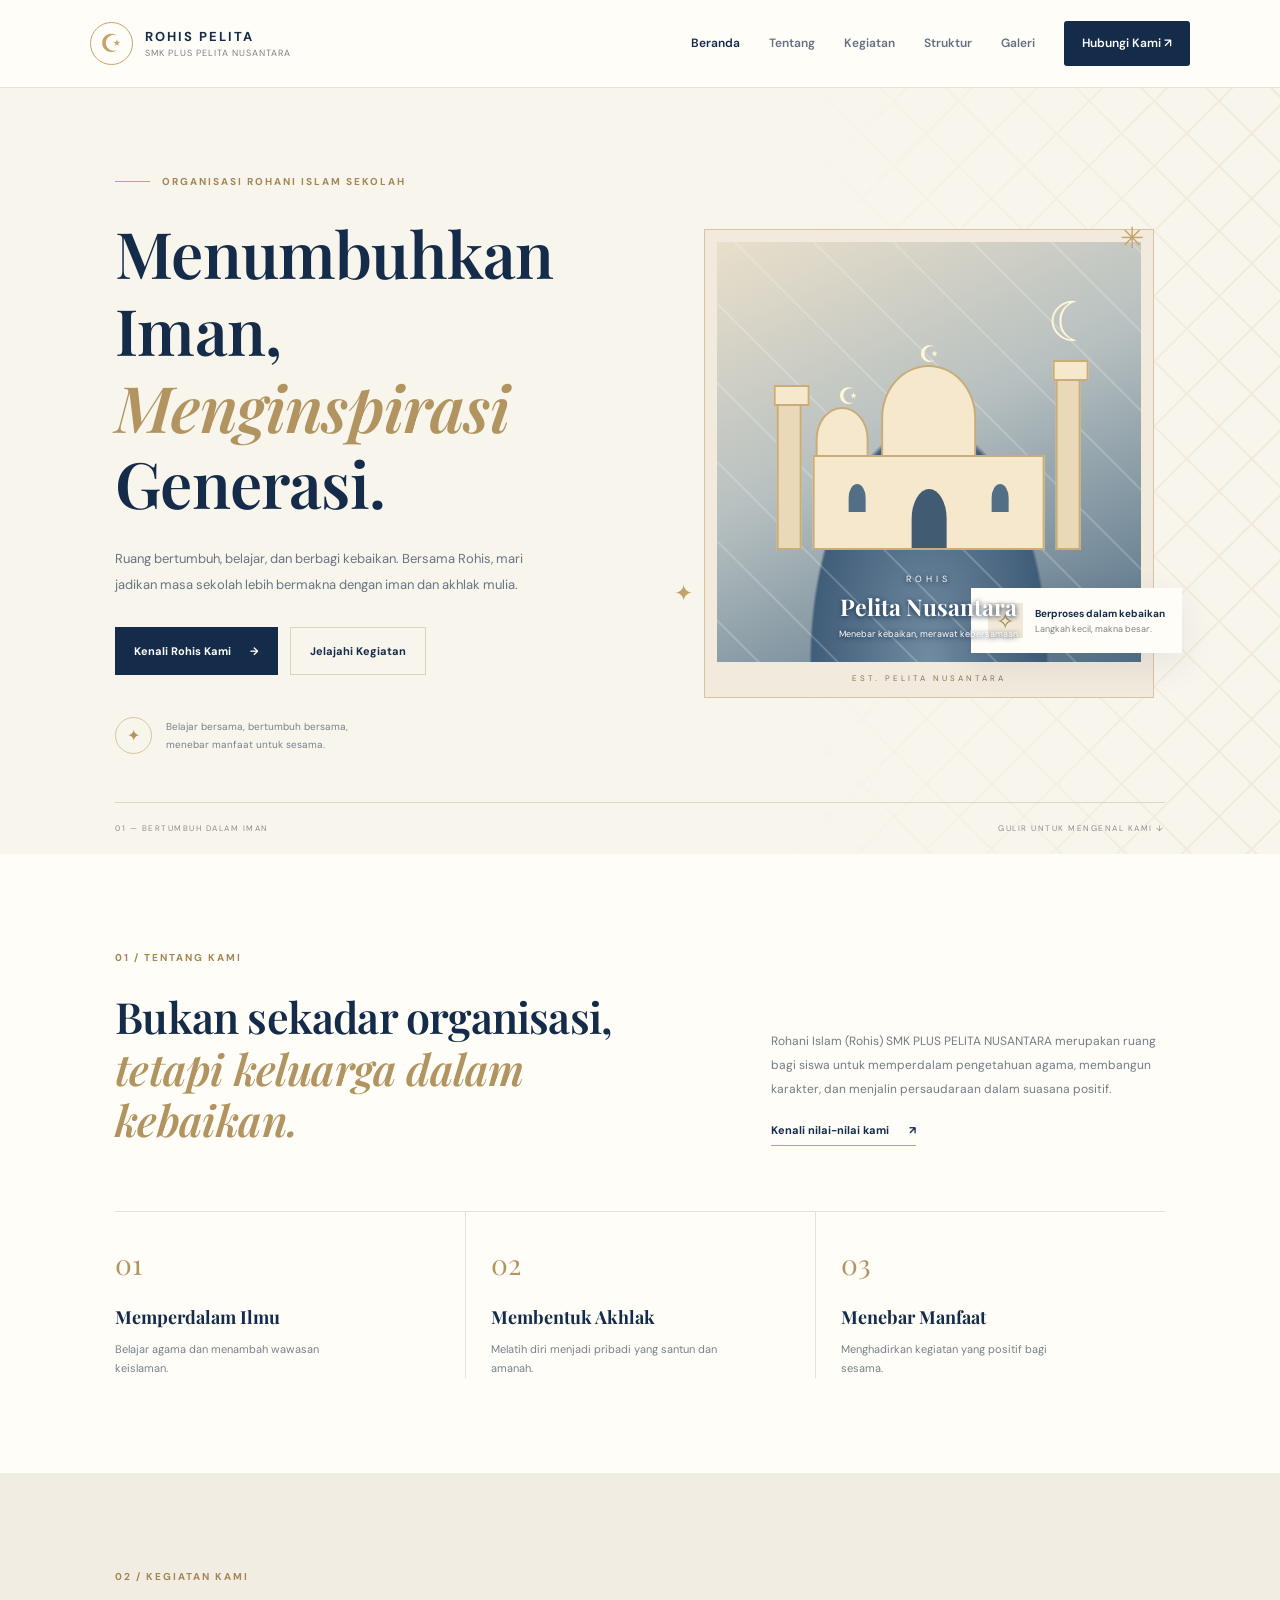
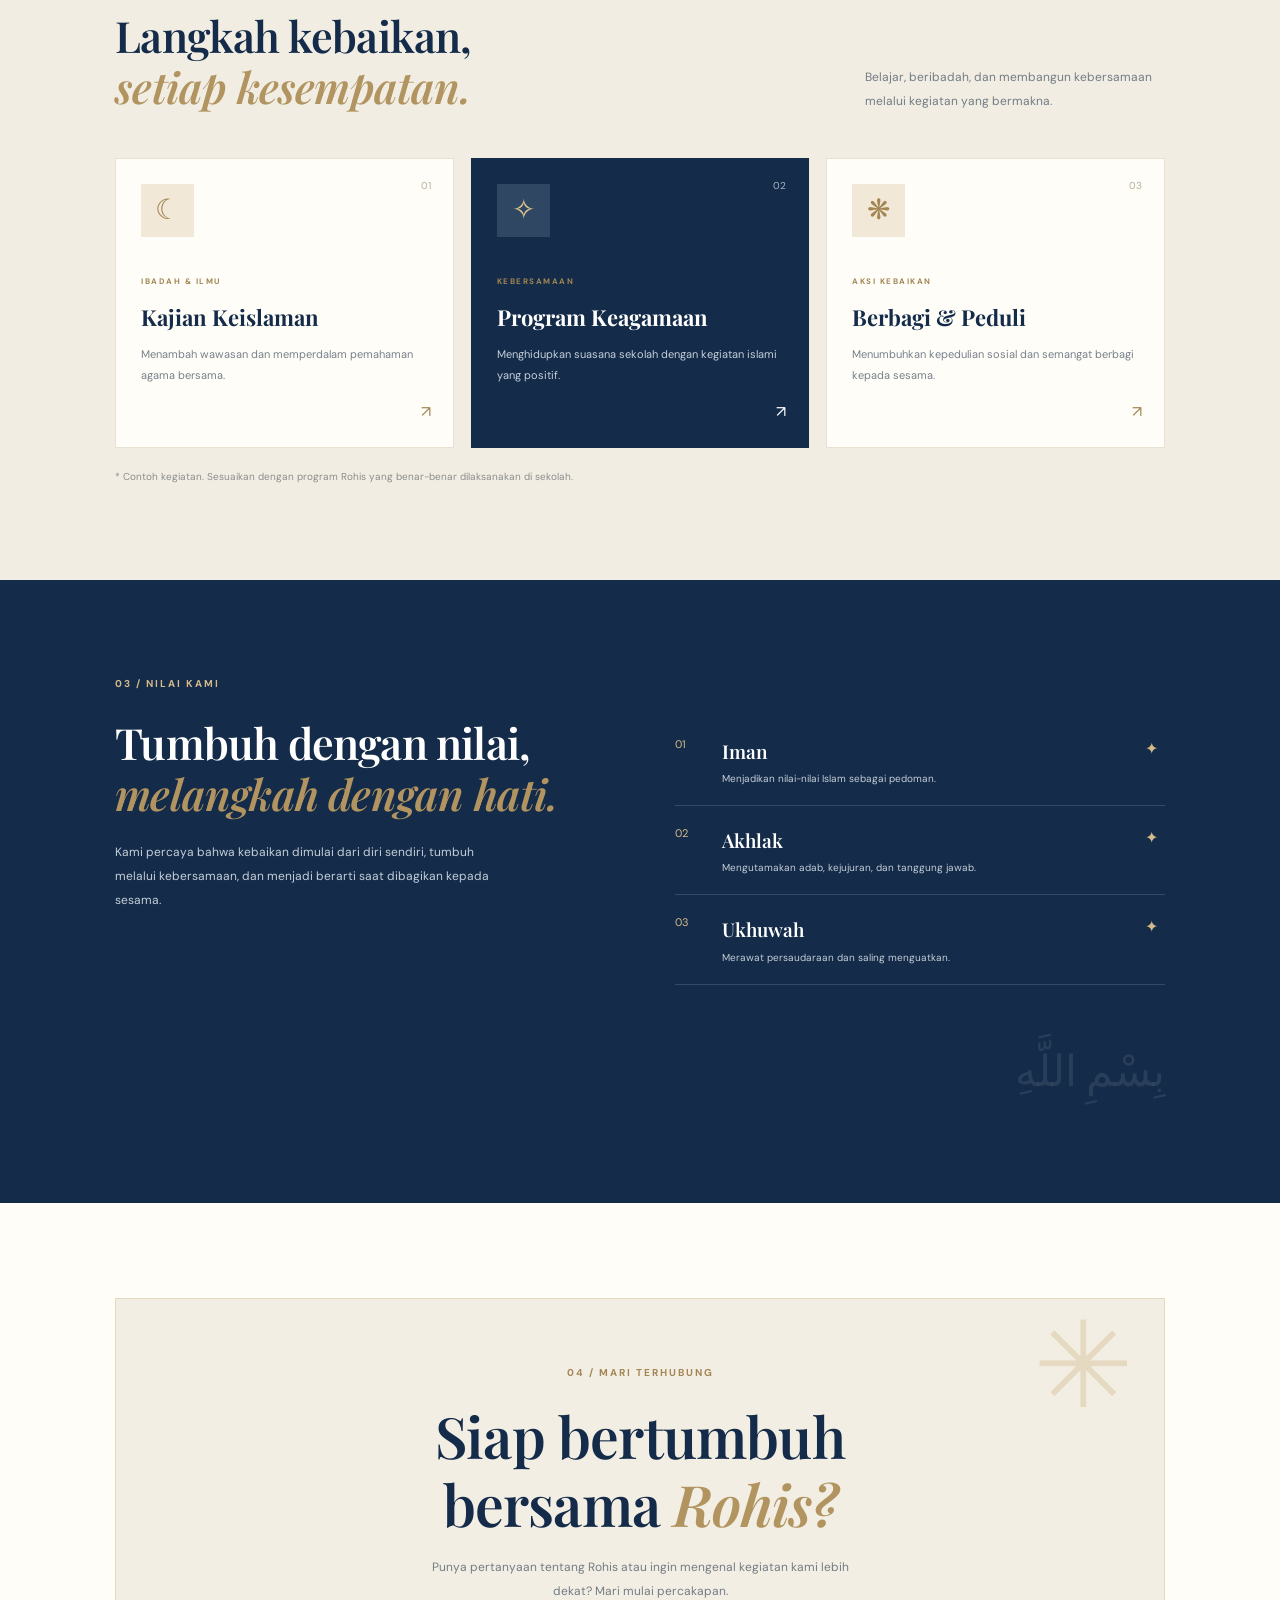
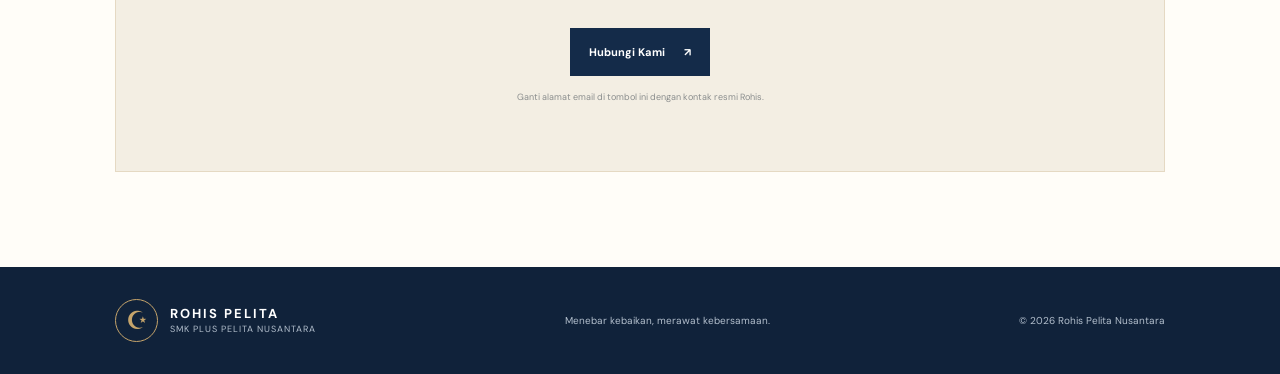
==== index.html @ eaa7efac "Add index.html for GitHub Pages" ====
<!DOCTYPE html>
<html lang="id">
<head>
    <meta charset="UTF-8">
    <meta name="viewport" content="width=device-width, initial-scale=1.0">
    <meta name="description" content="Website resmi Rohis SMK PLUS PELITA NUSANTARA.">
    <title>Rohis Pelita Nusantara | Bersama dalam Kebaikan</title>

    <link rel="preconnect" href="https://fonts.googleapis.com">
    <link rel="preconnect" href="https://fonts.gstatic.com" crossorigin>
    <link href="https://fonts.googleapis.com/css2?family=DM+Sans:wght@400;500;600;700&family=Playfair+Display:wght@600;700&display=swap" rel="stylesheet">

    <link rel="stylesheet" href="./static/css/style.css">
</head>
<body>

    <header class="navbar">
        <a href="#beranda" class="brand">
            <div class="brand-icon">☪</div>
            <div class="brand-text">
                <strong>ROHIS PELITA</strong>
                <span>SMK PLUS PELITA NUSANTARA</span>
            </div>
        </a>

        <button class="menu-toggle" id="menuToggle"
                aria-label="Buka navigasi" aria-expanded="false">
            ☰
        </button>

        <nav class="nav-links" id="navLinks">
            <a href="/" class="active">Beranda</a>
            <a href="/tentang">Tentang</a>
            <a href="/kegiatan">Kegiatan</a>
            <a href="/struktur">Struktur</a>
            <a href="/galeri">Galeri</a>
            <a href="/kontak" class="nav-cta">Hubungi Kami ↗</a>
        </nav>
    </header>

    <main>
        <section class="hero" id="beranda">
            <div class="hero-pattern"></div>

            <div class="hero-content">
                <div class="eyebrow">
                    <span class="eyebrow-line"></span>
                    ORGANISASI ROHANI ISLAM SEKOLAH
                </div>

                <h1>
                    Menumbuhkan Iman,<br>
                    <span>Menginspirasi</span><br>
                    Generasi.
                </h1>

                <p class="hero-description">
                    Ruang bertumbuh, belajar, dan berbagi kebaikan.
                    Bersama Rohis, mari jadikan masa sekolah lebih
                    bermakna dengan iman dan akhlak mulia.
                </p>

                <div class="hero-actions">
                    <a href="#tentang" class="btn-primary">
                        Kenali Rohis Kami <span>→</span>
                    </a>
                    <a href="#kegiatan" class="btn-secondary">
                        Jelajahi Kegiatan
                    </a>
                </div>

                <div class="hero-note">
                    <div class="note-icon">✦</div>
                    <p>Belajar bersama, bertumbuh bersama,<br>
                    menebar manfaat untuk sesama.</p>
                </div>
            </div>

            <div class="hero-visual">
                <div class="visual-frame">
                    <div class="visual-placeholder">
                        <div class="moon">☾</div>
                        <div class="mosque">
                            <div class="dome"></div>
                            <div class="dome dome-small"></div>
                            <div class="minaret minaret-left"></div>
                            <div class="minaret minaret-right"></div>
                            <div class="mosque-building">
                                <div class="mosque-door"></div>
                                <div class="mosque-window window-one"></div>
                                <div class="mosque-window window-two"></div>
                            </div>
                        </div>
                        <div class="visual-caption">
                            <span>ROHIS</span>
                            <strong>Pelita Nusantara</strong>
                            <small>Menebar kebaikan, merawat kebersamaan</small>
                        </div>
                    </div>
                    <div class="frame-label">EST. PELITA NUSANTARA</div>
                </div>

                <div class="floating-card">
                    <div class="floating-icon">✧</div>
                    <div>
                        <strong>Berproses dalam kebaikan</strong>
                        <span>Langkah kecil, makna besar.</span>
                    </div>
                </div>
                <div class="decorative-star star-one">✳</div>
                <div class="decorative-star star-two">✦</div>
            </div>

            <div class="hero-bottom">
                <span>01 — BERTUMBUH DALAM IMAN</span>
                <a href="#tentang">GULIR UNTUK MENGENAL KAMI ↓</a>
            </div>
        </section>

        <section class="intro section-padding" id="tentang">
            <div class="section-label">01 / TENTANG KAMI</div>
            <div class="intro-grid">
                <div>
                    <h2 class="section-title">
                        Bukan sekadar organisasi,<br>
                        <span>tetapi keluarga dalam kebaikan.</span>
                    </h2>
                </div>
                <div class="intro-text">
                    <p>
                        Rohani Islam (Rohis) SMK PLUS PELITA NUSANTARA
                        merupakan ruang bagi siswa untuk memperdalam
                        pengetahuan agama, membangun karakter, dan
                        menjalin persaudaraan dalam suasana positif.
                    </p>
                    <a href="#nilai" class="text-link">
                        Kenali nilai-nilai kami <span>↗</span>
                    </a>
                </div>
            </div>

            <div class="stats-grid">
                <div class="stat-item">
                    <span class="stat-number">01</span>
                    <strong>Memperdalam Ilmu</strong>
                    <p>Belajar agama dan menambah wawasan keislaman.</p>
                </div>
                <div class="stat-item">
                    <span class="stat-number">02</span>
                    <strong>Membentuk Akhlak</strong>
                    <p>Melatih diri menjadi pribadi yang santun dan amanah.</p>
                </div>
                <div class="stat-item">
                    <span class="stat-number">03</span>
                    <strong>Menebar Manfaat</strong>
                    <p>Menghadirkan kegiatan yang positif bagi sesama.</p>
                </div>
            </div>
        </section>

        <section class="activities section-padding" id="kegiatan">
            <div class="section-label">02 / KEGIATAN KAMI</div>
            <div class="section-heading-row">
                <div>
                    <h2 class="section-title">
                        Langkah kebaikan,<br><span>setiap kesempatan.</span>
                    </h2>
                </div>
                <p class="heading-description">
                    Belajar, beribadah, dan membangun kebersamaan
                    melalui kegiatan yang bermakna.
                </p>
            </div>

            <div class="activity-grid">
                <article class="activity-card">
                    <div class="activity-number">01</div>
                    <div class="activity-symbol">☾</div>
                    <span class="activity-tag">IBADAH & ILMU</span>
                    <h3>Kajian Keislaman</h3>
                    <p>Menambah wawasan dan memperdalam pemahaman agama bersama.</p>
                    <a href="#kontak" aria-label="Tanyakan tentang kajian">↗</a>
                </article>

                <article class="activity-card featured-card">
                    <div class="activity-number">02</div>
                    <div class="activity-symbol">✧</div>
                    <span class="activity-tag">KEBERSAMAAN</span>
                    <h3>Program Keagamaan</h3>
                    <p>Menghidupkan suasana sekolah dengan kegiatan islami yang positif.</p>
                    <a href="#kontak" aria-label="Tanyakan program keagamaan">↗</a>
                </article>

                <article class="activity-card">
                    <div class="activity-number">03</div>
                    <div class="activity-symbol">❋</div>
                    <span class="activity-tag">AKSI KEBAIKAN</span>
                    <h3>Berbagi & Peduli</h3>
                    <p>Menumbuhkan kepedulian sosial dan semangat berbagi kepada sesama.</p>
                    <a href="#kontak" aria-label="Tanyakan kegiatan berbagi">↗</a>
                </article>
            </div>
            <p class="activity-disclaimer">
                * Contoh kegiatan. Sesuaikan dengan program Rohis yang benar-benar dilaksanakan di sekolah.
            </p>
        </section>

        <section class="values section-padding" id="nilai">
            <div class="values-inner">
                <div class="section-label">03 / NILAI KAMI</div>
                <div class="values-content">
                    <div>
                        <h2 class="section-title">
                            Tumbuh dengan nilai,<br>
                            <span>melangkah dengan hati.</span>
                        </h2>
                        <p>
                            Kami percaya bahwa kebaikan dimulai dari diri
                            sendiri, tumbuh melalui kebersamaan, dan
                            menjadi berarti saat dibagikan kepada sesama.
                        </p>
                    </div>
                    <div class="value-list">
                        <div class="value-row">
                            <span>01</span>
                            <div>
                                <strong>Iman</strong>
                                <p>Menjadikan nilai-nilai Islam sebagai pedoman.</p>
                            </div>
                            <span class="value-star">✦</span>
                        </div>
                        <div class="value-row">
                            <span>02</span>
                            <div>
                                <strong>Akhlak</strong>
                                <p>Mengutamakan adab, kejujuran, dan tanggung jawab.</p>
                            </div>
                            <span class="value-star">✦</span>
                        </div>
                        <div class="value-row">
                            <span>03</span>
                            <div>
                                <strong>Ukhuwah</strong>
                                <p>Merawat persaudaraan dan saling menguatkan.</p>
                            </div>
                            <span class="value-star">✦</span>
                        </div>
                    </div>
                </div>
                <div class="arabic-decoration">بِسْمِ اللَّهِ</div>
            </div>
        </section>

        <section class="contact section-padding" id="kontak">
            <div class="contact-card">
                <div class="contact-decoration">✳</div>
                <div class="section-label">04 / MARI TERHUBUNG</div>
                <h2>Siap bertumbuh<br>bersama <span>Rohis?</span></h2>
                <p>
                    Punya pertanyaan tentang Rohis atau ingin mengenal
                    kegiatan kami lebih dekat? Mari mulai percakapan.
                </p>
                <a class="btn-primary" href="mailto:rohis@sekolah.sch.id">
                    Hubungi Kami <span>↗</span>
                </a>
                <small>Ganti alamat email di tombol ini dengan kontak resmi Rohis.</small>
            </div>
        </section>
    </main>

    <footer class="footer">
        <a href="#beranda" class="brand footer-brand">
            <div class="brand-icon">☪</div>
            <div class="brand-text">
                <strong>ROHIS PELITA</strong>
                <span>SMK PLUS PELITA NUSANTARA</span>
            </div>
        </a>
        <p>Menebar kebaikan, merawat kebersamaan.</p>
        <span>© 2026 Rohis Pelita Nusantara</span>
    </footer>

    <script src="./static/js/script.js"></script>
</body>
</html>
---- static/css/style.css ----
:root {
    --navy: #142b49;
    --navy-light: #203e60;
    --cream: #f8f5ed;
    --white: #fffdf8;
    --gold: #c5a46b;
    --text: #263448;
    --muted: #77808a;
    --line: #e7e1d5;
}

* {
    margin: 0;
    padding: 0;
    box-sizing: border-box;
}

html {
    scroll-behavior: smooth;
    scroll-padding-top: 90px;
}

body {
    font-family: "DM Sans", sans-serif;
    background: var(--cream);
    color: var(--text);
    line-height: 1.7;
}

a {
    color: inherit;
    text-decoration: none;
}

.navbar {
    height: 88px;
    padding: 0 7%;
    display: flex;
    align-items: center;
    justify-content: space-between;
    background: var(--white);
    border-bottom: 1px solid var(--line);
    position: sticky;
    top: 0;
    z-index: 100;
}

.brand {
    display: flex;
    align-items: center;
    gap: 12px;
}

.brand-icon {
    width: 43px;
    height: 43px;
    border: 1px solid var(--gold);
    border-radius: 50%;
    display: grid;
    place-items: center;
    color: var(--gold);
    font-size: 25px;
}

.brand-text {
    display: flex;
    flex-direction: column;
    line-height: 1.5;
}

.brand-text strong {
    color: var(--navy);
    font-size: 13px;
    letter-spacing: 2px;
}

.brand-text span {
    color: var(--muted);
    font-size: 9px;
    letter-spacing: 1px;
}

.nav-links {
    display: flex;
    align-items: center;
    gap: 29px;
    font-size: 12px;
    font-weight: 600;
}

.nav-links > a:not(.nav-cta) {
    color: #647080;
    transition: color .2s;
}

.nav-links > a:hover,
.nav-links > a.active {
    color: var(--navy);
}

.nav-links > a.nav-cta {
    background: var(--navy);
    color: white;
    padding: 12px 18px;
    border-radius: 3px;
    display: inline-block;
}

.nav-cta:hover {
    background: var(--navy-light);
}

.menu-toggle {
    display: none;
    background: none;
    border: 0;
    font-size: 25px;
    color: var(--navy);
    cursor: pointer;
}

.hero {
    min-height: 650px;
    padding: 85px 9% 100px;
    display: grid;
    grid-template-columns: 1.05fr .95fr;
    align-items: center;
    gap: 55px;
    position: relative;
    overflow: hidden;
    background: var(--cream);
}

.hero-pattern {
    position: absolute;
    inset: 0 0 0 60%;
    opacity: .14;
    pointer-events: none;
    background-image:
        repeating-linear-gradient(45deg, transparent 0 22px, #c5a46b 23px 24px, transparent 25px 46px),
        repeating-linear-gradient(-45deg, transparent 0 22px, #c5a46b 23px 24px, transparent 25px 46px);
    mask-image: linear-gradient(to left, black, transparent);
}

.hero-content,
.hero-visual {
    position: relative;
    z-index: 1;
}

.eyebrow,
.section-label {
    font-size: 10px;
    font-weight: 700;
    letter-spacing: 2px;
    color: #a38653;
}

.eyebrow {
    display: flex;
    align-items: center;
    gap: 12px;
    margin-bottom: 25px;
}

.eyebrow-line {
    height: 1px;
    width: 35px;
    background: var(--gold);
}

.hero h1,
.section-title,
.contact h2 {
    font-family: "Playfair Display", Georgia, serif;
    color: var(--navy);
    font-weight: 600;
    line-height: 1.2;
    letter-spacing: -.8px;
}

.hero h1 {
    font-size: clamp(43px, 5vw, 67px);
}

.hero h1 span,
.section-title span,
.contact h2 span {
    color: #b19460;
    font-style: italic;
}

.hero-description {
    max-width: 440px;
    color: #697482;
    font-size: 13px;
    line-height: 2;
    margin: 24px 0 29px;
}

.hero-actions {
    display: flex;
    flex-wrap: wrap;
    align-items: center;
    gap: 12px;
}

.btn-primary,
.btn-secondary {
    min-height: 48px;
    padding: 13px 19px;
    display: inline-flex;
    align-items: center;
    justify-content: center;
    gap: 19px;
    font-size: 11px;
    font-weight: 700;
    transition: .2s;
}

.btn-primary {
    background: var(--navy);
    color: white;
}

.btn-primary:hover {
    background: var(--navy-light);
    transform: translateY(-2px);
}

.btn-secondary {
    border: 1px solid #d9d2c5;
    color: var(--navy);
}

.btn-secondary:hover {
    background: white;
}

.hero-note {
    margin-top: 42px;
    display: flex;
    align-items: center;
    gap: 14px;
}

.note-icon {
    width: 37px;
    height: 37px;
    border: 1px solid #d6c5a2;
    border-radius: 50%;
    color: #b19460;
    display: grid;
    place-items: center;
}

.hero-note p {
    color: #78818b;
    font-size: 10px;
    line-height: 1.8;
}

.hero-visual {
    max-width: 450px;
    width: 100%;
    margin: auto;
}

.visual-frame {
    padding: 12px;
    border: 1px solid #d6c5a2;
    position: relative;
    background: #f1eadd;
}

.visual-placeholder {
    min-height: 420px;
    background:
        radial-gradient(ellipse at 50% 100%, #718ba0 0%, #405d79 39%, transparent 40%),
        linear-gradient(155deg, #e9dfcb 0%, #b7c0c0 45%, #526f86 100%);
    position: relative;
    overflow: hidden;
    display: flex;
    align-items: flex-end;
    justify-content: center;
}

.visual-placeholder::before {
    content: "";
    position: absolute;
    inset: 0;
    opacity: .2;
    background-image: repeating-linear-gradient(
        45deg, transparent 0 28px, #fff 29px 30px,
        transparent 31px 56px
    );
}

.moon {
    position: absolute;
    top: 34px;
    right: 45px;
    color: #fff5d7;
    font-size: 55px;
}

.mosque {
    position: absolute;
    bottom: 112px;
    left: 50%;
    transform: translateX(-50%);
    width: 78%;
    height: 205px;
}

.dome {
    position: absolute;
    width: 95px;
    height: 105px;
    border-radius: 50% 50% 0 0;
    background: #f5e8cd;
    border: 2px solid #c9ad78;
    left: 50%;
    transform: translateX(-50%);
    top: 20px;
}

.dome::after {
    content: "☪";
    position: absolute;
    top: -32px;
    left: 40%;
    font-size: 23px;
    color: #fff5d7;
}

.dome-small {
    width: 53px;
    height: 64px;
    top: 62px;
    left: 16%;
    transform: none;
}

.minaret {
    position: absolute;
    bottom: 0;
    width: 25px;
    height: 150px;
    background: #ead9b9;
    border: 2px solid #c9ad78;
}

.minaret::before {
    content: "";
    position: absolute;
    width: 32px;
    height: 17px;
    background: #f5e8cd;
    border: 2px solid #c9ad78;
    left: -5px;
    top: -17px;
}

.minaret-left {
    left: 4%;
}

.minaret-right {
    right: 4%;
    height: 175px;
}

.mosque-building {
    position: absolute;
    bottom: 0;
    left: 15%;
    width: 70%;
    height: 95px;
    background: #f5e8cd;
    border: 2px solid #c9ad78;
}

.mosque-door {
    position: absolute;
    width: 35px;
    height: 59px;
    bottom: 0;
    left: calc(50% - 17px);
    background: #405b72;
    border-radius: 50% 50% 0 0;
}

.mosque-window {
    position: absolute;
    width: 17px;
    height: 28px;
    top: 27px;
    background: #526f86;
    border-radius: 50% 50% 0 0;
}

.window-one {
    left: 15%;
}

.window-two {
    right: 15%;
}

.visual-caption {
    position: absolute;
    bottom: 20px;
    left: 0;
    right: 0;
    z-index: 2;
    display: flex;
    flex-direction: column;
    align-items: center;
    color: white;
    text-shadow: 0 1px 5px #142b49;
}

.visual-caption span {
    font-size: 9px;
    letter-spacing: 4px;
}

.visual-caption strong {
    font-family: "Playfair Display", serif;
    font-size: 23px;
}

.visual-caption small {
    font-size: 9px;
}

.frame-label {
    padding-top: 10px;
    font-size: 8px;
    letter-spacing: 3px;
    color: #8a744e;
    text-align: center;
}

.floating-card {
    position: absolute;
    right: -28px;
    bottom: 45px;
    background: var(--white);
    box-shadow: 0 12px 35px #142b4915;
    padding: 15px 17px;
    display: flex;
    align-items: center;
    gap: 12px;
}

.floating-icon {
    width: 35px;
    height: 35px;
    display: grid;
    place-items: center;
    background: #f1e8d7;
    color: #a38653;
    font-size: 22px;
}

.floating-card div:last-child {
    display: flex;
    flex-direction: column;
}

.floating-card strong {
    font-size: 10px;
    color: var(--navy);
}

.floating-card span {
    font-size: 9px;
    color: var(--muted);
}

.decorative-star {
    position: absolute;
    color: var(--gold);
}

.star-one {
    top: -15px;
    right: 10px;
    font-size: 29px;
}

.star-two {
    left: -30px;
    bottom: 85px;
    font-size: 23px;
}

.hero-bottom {
    position: absolute;
    bottom: 0;
    left: 9%;
    right: 9%;
    min-height: 52px;
    border-top: 1px solid #ddd5c6;
    display: flex;
    align-items: center;
    justify-content: space-between;
    gap: 15px;
    color: #8b8d8c;
    font-size: 8px;
    letter-spacing: 1.5px;
}

.section-padding {
    padding: 95px 9%;
}

.intro {
    background: var(--white);
}

.intro-grid {
    display: grid;
    grid-template-columns: 1.2fr .8fr;
    gap: 65px;
    align-items: end;
    margin-top: 25px;
}

.section-title {
    font-size: clamp(29px, 3.4vw, 43px);
}

.intro-text p,
.values-content > div:first-child > p {
    color: #727b85;
    font-size: 12px;
    line-height: 2;
}

.text-link {
    display: inline-flex;
    gap: 20px;
    margin-top: 20px;
    padding-bottom: 5px;
    border-bottom: 1px solid var(--gold);
    color: var(--navy);
    font-size: 11px;
    font-weight: 700;
}

.stats-grid {
    display: grid;
    grid-template-columns: repeat(3, 1fr);
    margin-top: 65px;
    border-top: 1px solid var(--line);
}

.stat-item {
    padding: 28px 25px 0 0;
}

.stat-item + .stat-item {
    padding-left: 25px;
    border-left: 1px solid var(--line);
}

.stat-number {
    display: block;
    margin-bottom: 14px;
    color: #b19460;
    font-family: "Playfair Display", serif;
    font-size: 28px;
}

.stat-item strong {
    color: var(--navy);
    font-family: "Playfair Display", serif;
    font-size: 18px;
}

.stat-item p {
    margin-top: 8px;
    max-width: 240px;
    color: var(--muted);
    font-size: 11px;
}

.activities {
    background: #f1ede3;
}

.section-heading-row {
    display: flex;
    align-items: end;
    justify-content: space-between;
    gap: 30px;
    margin-top: 25px;
}

.heading-description {
    max-width: 300px;
    color: #737c85;
    font-size: 12px;
    line-height: 2;
}

.activity-grid {
    display: grid;
    grid-template-columns: repeat(3, 1fr);
    gap: 17px;
    margin-top: 45px;
}

.activity-card {
    min-height: 290px;
    position: relative;
    padding: 25px;
    background: var(--white);
    border: 1px solid #e8e0d2;
    transition: transform .25s, box-shadow .25s;
}

.activity-card:hover {
    transform: translateY(-5px);
    box-shadow: 0 15px 30px #142b490d;
}

.activity-number {
    position: absolute;
    right: 22px;
    top: 18px;
    color: #b8ad9a;
    font-size: 10px;
}

.activity-symbol {
    width: 53px;
    height: 53px;
    margin-bottom: 28px;
    display: grid;
    place-items: center;
    background: #f1e8d7;
    color: #a38653;
    font-size: 28px;
}

.activity-tag {
    color: #a38653;
    font-size: 8px;
    letter-spacing: 1.5px;
    font-weight: 700;
}

.activity-card h3 {
    margin-top: 7px;
    color: var(--navy);
    font-family: "Playfair Display", serif;
    font-size: 22px;
}

.activity-card p {
    margin-top: 8px;
    color: #77808a;
    font-size: 11px;
    line-height: 1.9;
}

.activity-card > a {
    position: absolute;
    bottom: 22px;
    right: 22px;
    color: #a38653;
}

.featured-card {
    background: var(--navy);
    border-color: var(--navy);
}

.featured-card h3,
.featured-card > a {
    color: white;
}

.featured-card p {
    color: #c5cfda;
}

.featured-card .activity-number {
    color: #a9b5c4;
}

.featured-card .activity-symbol {
    background: #304764;
    color: #e1c58f;
}

.activity-disclaimer {
    margin-top: 20px;
    color: #8b8d8c;
    font-size: 10px;
}

.values {
    background: var(--navy);
    color: white;
    overflow: hidden;
}

.values .section-label {
    color: #d5bb8b;
}

.values-content {
    display: grid;
    grid-template-columns: 1fr 1fr;
    gap: 70px;
    margin-top: 25px;
}

.values .section-title {
    color: white;
}

.values-content > div:first-child > p {
    margin-top: 20px;
    max-width: 380px;
    color: #c4ced8;
}

.value-row {
    padding: 18px 0;
    border-bottom: 1px solid #ffffff25;
    display: grid;
    grid-template-columns: 35px 1fr 20px;
    gap: 12px;
    align-items: start;
}

.value-row > span:first-child {
    color: #d5bb8b;
    font-size: 11px;
}

.value-row strong {
    font-family: "Playfair Display", serif;
    font-size: 19px;
    font-weight: 600;
}

.value-row p {
    margin-top: 3px;
    color: #c4ced8;
    font-size: 10px;
}

.value-star {
    color: #d5bb8b;
}

.arabic-decoration {
    margin-top: 50px;
    color: #ffffff17;
    font-size: 43px;
    text-align: right;
}

.contact {
    background: var(--white);
}

.contact-card {
    padding: 65px 25px;
    position: relative;
    overflow: hidden;
    background: #f3eee3;
    border: 1px solid #e5d9c3;
    text-align: center;
}

.contact-decoration {
    position: absolute;
    top: -35px;
    right: 30px;
    color: #d9c6a2;
    font-size: 120px;
    opacity: .5;
}

.contact h2 {
    margin-top: 20px;
    font-size: clamp(38px, 5vw, 57px);
}

.contact-card > p {
    max-width: 450px;
    margin: 18px auto 25px;
    color: #737c85;
    font-size: 12px;
    line-height: 2;
}

.contact-card > small {
    display: block;
    margin-top: 14px;
    color: #8a8d8d;
    font-size: 9px;
}

.footer {
    padding: 32px 9%;
    background: #10223a;
    display: flex;
    align-items: center;
    justify-content: space-between;
    gap: 20px;
    flex-wrap: wrap;
}

.footer .brand-text strong {
    color: white;
}

.footer .brand-text span {
    color: #b3bfcd;
}

.footer p,
.footer > span {
    color: #b3bfcd;
    font-size: 10px;
}

@media (max-width: 900px) {
    .navbar {
        padding: 0 5%;
    }

    .nav-links {
        gap: 16px;
    }

    .hero {
        padding-left: 6%;
        padding-right: 6%;
        gap: 25px;
    }

    .hero h1 {
        font-size: 48px;
    }

    .section-padding {
        padding: 75px 6%;
    }

    .floating-card {
        right: -10px;
    }
}

@media (max-width: 680px) {
    .navbar {
        height: 75px;
    }

    .menu-toggle {
        display: block;
    }

    .nav-links {
        display: none;
        position: absolute;
        top: 74px;
        left: 0;
        right: 0;
        padding: 20px 6%;
        background: var(--white);
        border-bottom: 1px solid var(--line);
        flex-direction: column;
        align-items: stretch;
        gap: 0;
    }

    .nav-links.open {
        display: flex;
    }

    .nav-links > a {
        padding: 13px 0;
    }

    .nav-links .nav-cta {
        padding: 12px 15px;
        text-align: center;
        margin-top: 8px;
    }

    .hero {
        padding: 60px 6% 85px;
        grid-template-columns: 1fr;
        gap: 45px;
    }

    .hero h1 {
        font-size: clamp(43px, 12vw, 60px);
    }

    .hero-visual {
        width: 90%;
        max-width: 400px;
    }

    .visual-placeholder {
        min-height: 360px;
    }

    .hero-bottom {
        left: 6%;
        right: 6%;
        font-size: 7px;
        letter-spacing: .6px;
    }

    .intro-grid,
    .values-content {
        grid-template-columns: 1fr;
        gap: 25px;
    }

    .stats-grid {
        grid-template-columns: 1fr;
        margin-top: 35px;
    }

    .stat-item,
    .stat-item + .stat-item {
        padding: 22px 0;
        border-left: 0;
        border-bottom: 1px solid var(--line);
    }

    .section-heading-row {
        align-items: start;
        flex-direction: column;
    }

    .activity-grid {
        grid-template-columns: 1fr;
    }

    .activity-card {
        min-height: 270px;
    }

    .values-content {
        gap: 35px;
    }

    .contact-card {
        padding: 50px 20px;
    }

    .footer {
        flex-direction: column;
        align-items: flex-start;
    }
}

@media (prefers-reduced-motion: reduce) {
    html {
        scroll-behavior: auto;
    }

    *,
    *::before,
    *::after {
        transition-duration: .01ms !important;
    }
}

/* GALERI FOTO */
.gallery-card {
    padding: 0;
    overflow: hidden;
    min-height: auto;
}

.gallery-image {
    display: block;
    width: 100%;
    height: 230px;
    object-fit: cover;
    background: #e7e1d5;
}

.gallery-info {
    padding: 24px;
}

.gallery-info h3 {
    margin-top: 8px;
}

.gallery-info p {
    margin-top: 8px;
}

@media (max-width: 680px) {
    .gallery-image {
        height: 220px;
    }
}

/* HALAMAN KONTAK */
.contact-page {
    background: var(--cream);
    min-height: 75vh;
}

.contact-page-title {
    margin-top: 20px;
}

.contact-intro {
    max-width: 580px;
    margin-top: 16px;
    color: #727b85;
    font-size: 13px;
    line-height: 2;
}

.contact-layout {
    display: grid;
    grid-template-columns: 0.9fr 1.1fr;
    gap: 55px;
    margin-top: 45px;
    align-items: start;
}

.contact-details {
    padding: 30px 0;
}

.contact-details h2,
.contact-form h2 {
    font-family: "Playfair Display", Georgia, serif;
    color: var(--navy);
    font-size: 28px;
    line-height: 1.4;
}

.contact-details > p {
    margin-top: 15px;
    color: #727b85;
    font-size: 12px;
    line-height: 2;
}

.contact-detail-item {
    display: flex;
    gap: 16px;
    align-items: start;
    margin-top: 28px;
}

.contact-detail-item > span {
    width: 42px;
    height: 42px;
    flex-shrink: 0;
    display: grid;
    place-items: center;
    background: #f1e8d7;
    color: #a38653;
    font-size: 20px;
}

.contact-detail-item strong {
    color: var(--navy);
    font-size: 13px;
}

.contact-detail-item p {
    color: #727b85;
    font-size: 12px;
    margin-top: 3px;
}

.contact-form {
    padding: 35px;
    background: var(--white);
    border: 1px solid var(--line);
}

.form-description {
    margin-top: 8px;
    margin-bottom: 25px;
    color: var(--muted);
    font-size: 12px;
}

.contact-form label {
    display: block;
    margin: 17px 0 7px;
    color: var(--navy);
    font-size: 12px;
    font-weight: 700;
}

.contact-form input,
.contact-form textarea {
    width: 100%;
    padding: 13px 14px;
    border: 1px solid #ddd5c6;
    background: #fffdf8;
    color: var(--text);
    font: inherit;
    font-size: 12px;
    outline: none;
}

.contact-form input:focus,
.contact-form textarea:focus {
    border-color: var(--gold);
}

.contact-form textarea {
    resize: vertical;
}

.contact-submit {
    width: 100%;
    margin-top: 22px;
    border: 0;
    cursor: pointer;
    font-family: inherit;
}

.form-note {
    margin-top: 13px;
    color: var(--muted);
    font-size: 10px;
    text-align: center;
}

@media (max-width: 680px) {
    .contact-layout {
        grid-template-columns: 1fr;
        gap: 25px;
    }

    .contact-form {
        padding: 25px 20px;
    }
}

/* HALAMAN STRUKTUR ORGANISASI */
.structure-page {
    background: var(--cream);
    min-height: 75vh;
}

.structure-heading {
    max-width: 720px;
}

.structure-title {
    margin-top: 18px;
}

.structure-heading > p {
    max-width: 620px;
    margin-top: 18px;
    color: #727b85;
    font-size: 13px;
    line-height: 2;
}

.structure-banner {
    margin-top: 40px;
    padding: 25px 30px;
    display: flex;
    align-items: center;
    gap: 18px;
    background: var(--navy);
    color: white;
}

.structure-banner > span {
    width: 50px;
    height: 50px;
    display: grid;
    place-items: center;
    border: 1px solid var(--gold);
    border-radius: 50%;
    color: #e1c58f;
    font-size: 27px;
}

.structure-banner strong {
    font-family: "Playfair Display", Georgia, serif;
    font-size: 20px;
}

.structure-banner p {
    margin-top: 4px;
    color: #c4ced8;
    font-size: 10px;
    letter-spacing: 1.5px;
}

.structure-subtitle {
    margin-top: 45px;
    color: var(--navy);
    font-family: "Playfair Display", Georgia, serif;
    font-size: 28px;
}

.structure-grid {
    display: grid;
    grid-template-columns: repeat(4, minmax(0, 1fr));
    gap: 20px;
    margin-top: 25px;
}

.member-card {
    overflow: hidden;
    background: var(--white);
    border: 1px solid var(--line);
    transition: transform .25s, box-shadow .25s;
}

.member-card:hover {
    transform: translateY(-5px);
    box-shadow: 0 12px 28px #142b4912;
}

.member-photo {
    height: 220px;
    display: grid;
    place-items: center;
    background:
        radial-gradient(circle at 50% 35%, #f8f0df 0 18%, transparent 18.5%),
        linear-gradient(145deg, #e8dfce, #c6d0d0);
}

.member-photo span {
    width: 90px;
    height: 90px;
    display: grid;
    place-items: center;
    border: 2px solid #c5a46b;
    border-radius: 50%;
    background: var(--navy);
    color: #f5e8cd;
    font-family: "Playfair Display", Georgia, serif;
    font-size: 27px;
}

.member-info {
    padding: 22px 18px 25px;
}

.member-role {
    color: #a38653;
    font-size: 9px;
    font-weight: 700;
    letter-spacing: 1.5px;
}

.member-info h3 {
    margin-top: 9px;
    color: var(--navy);
    font-family: "Playfair Display", Georgia, serif;
    font-size: 18px;
}

.member-info p {
    margin-top: 9px;
    color: var(--muted);
    font-size: 11px;
    line-height: 1.9;
}

.structure-note {
    display: flex;
    align-items: start;
    gap: 15px;
    margin-top: 35px;
    padding: 22px;
    border: 1px solid #e5d9c3;
    background: #f3eee3;
}

.structure-note span {
    color: #a38653;
    font-size: 20px;
}

.structure-note p {
    color: #727b85;
    font-size: 12px;
    line-height: 1.9;
}

@media (max-width: 900px) {
    .structure-grid {
        grid-template-columns: repeat(2, minmax(0, 1fr));
    }
}

@media (max-width: 480px) {
    .structure-grid {
        grid-template-columns: 1fr;
    }

    .member-photo {
        height: 250px;
    }

    .structure-banner {
        padding: 20px;
    }

    .structure-banner strong {
        font-size: 17px;
    }
}

.contact-direct {
    max-width: 680px;
    margin: 55px auto 30px;
    padding: 55px 35px;
    text-align: center;
    background: #fffdf9;
    border: 1px solid #e7dcc8;
}

.contact-direct-icon {
    width: 65px;
    height: 65px;
    margin: 0 auto 22px;
    display: flex;
    align-items: center;
    justify-content: center;
    background: #f1e7d4;
    color: #b39153;
    border-radius: 50%;
    font-size: 30px;
}

.contact-direct h2 {
    color: #172e4d;
    font-size: 30px;
    margin-bottom: 15px;
}

.contact-direct p {
    color: #64748b;
    line-height: 1.8;
    margin-bottom: 28px;
}

.contact-direct-button {
    display: inline-block;
    text-decoration: none;
    padding: 16px 28px;
}

.contact-direct-note {
    display: block;
    margin-top: 18px;
    color: #9a835e;
    font-size: 13px;
}

@media (max-width: 600px) {
    .contact-direct {
        padding: 35px 20px;
    }

    .contact-direct h2 {
        font-size: 25px;
    }

    .contact-direct-button {
        max-width: 100%;
        box-sizing: border-box;
    }
}
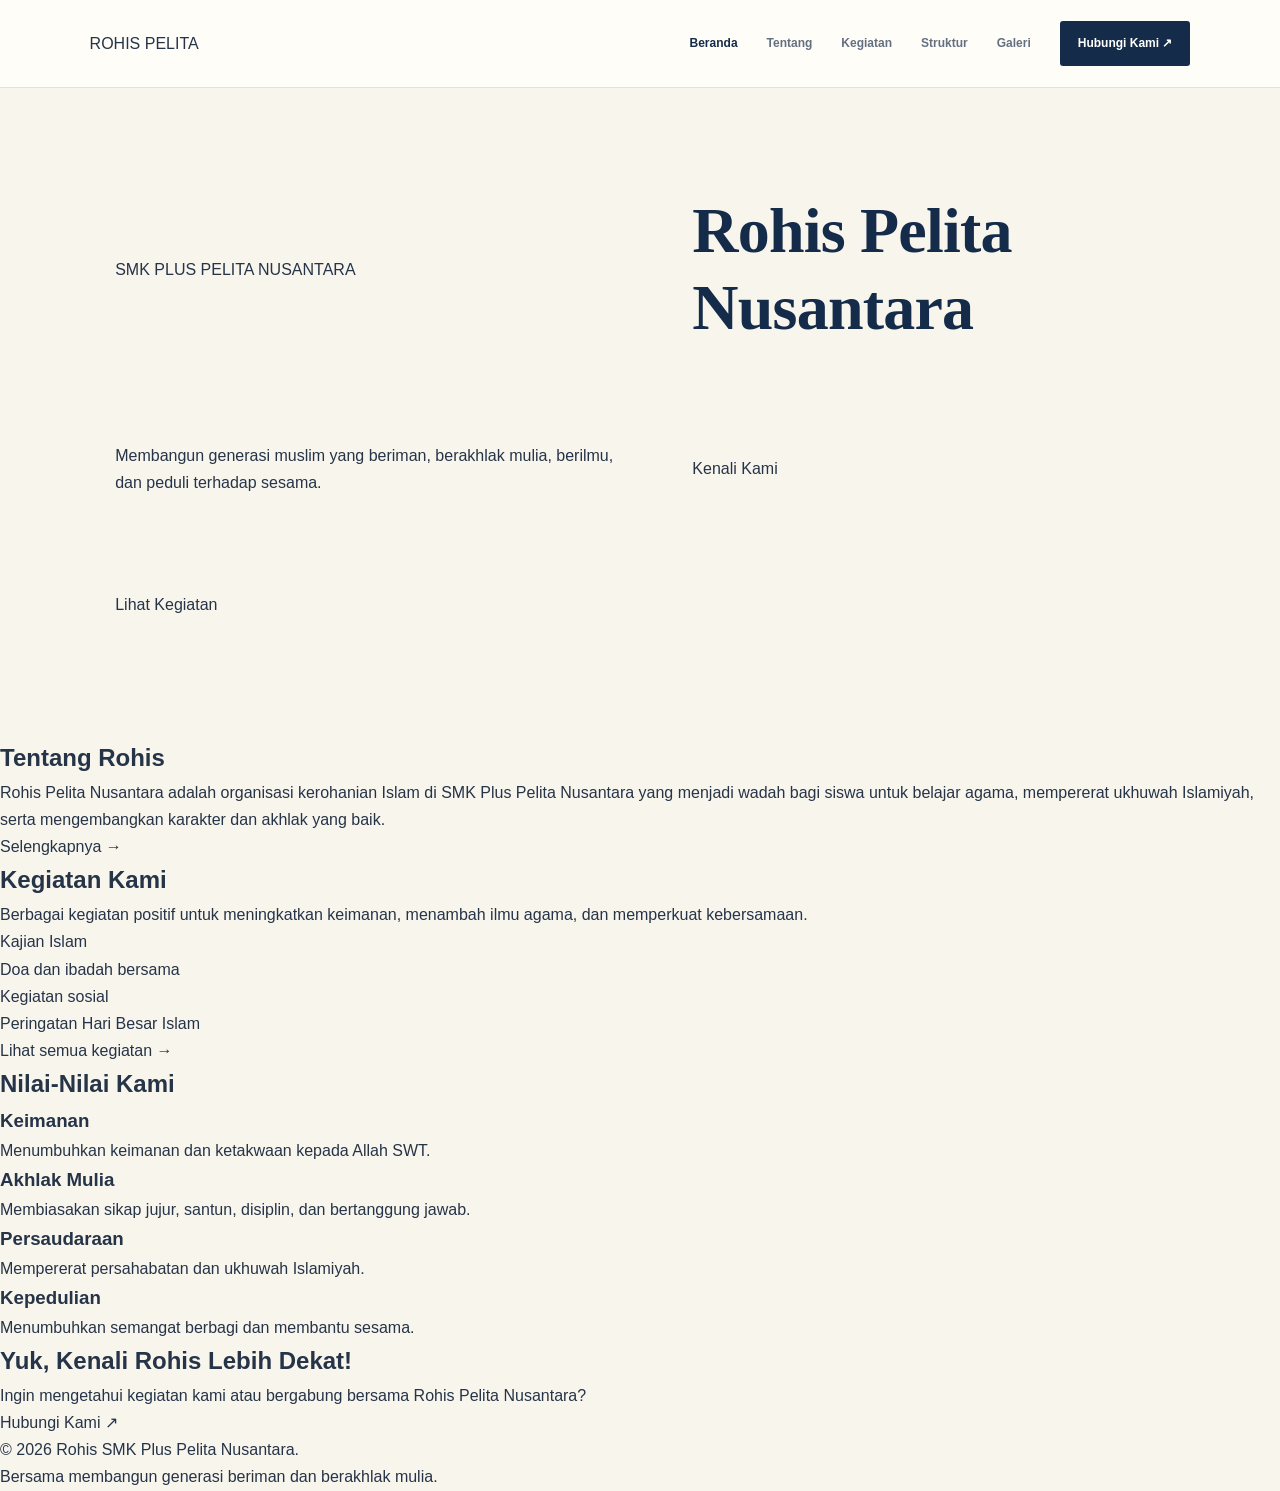
==== commit 4401e5c0: "Create index.html" ====
--- a/index.html
+++ b/index.html
@@ -1,283 +1,98 @@
+
 <!DOCTYPE html>
 <html lang="id">
 <head>
     <meta charset="UTF-8">
     <meta name="viewport" content="width=device-width, initial-scale=1.0">
-    <meta name="description" content="Website resmi Rohis SMK PLUS PELITA NUSANTARA.">
-    <title>Rohis Pelita Nusantara | Bersama dalam Kebaikan</title>
-
-    <link rel="preconnect" href="https://fonts.googleapis.com">
-    <link rel="preconnect" href="https://fonts.gstatic.com" crossorigin>
-    <link href="https://fonts.googleapis.com/css2?family=DM+Sans:wght@400;500;600;700&family=Playfair+Display:wght@600;700&display=swap" rel="stylesheet">
-
+    <title>Rohis Pelita Nusantara</title>
+    <meta name="description" content="Website Rohis SMK Plus Pelita Nusantara">
     <link rel="stylesheet" href="./static/css/style.css">
 </head>
 <body>
 
-    <header class="navbar">
-        <a href="#beranda" class="brand">
-            <div class="brand-icon">☪</div>
-            <div class="brand-text">
-                <strong>ROHIS PELITA</strong>
-                <span>SMK PLUS PELITA NUSANTARA</span>
-            </div>
-        </a>
+    <nav class="navbar">
+        <a href="./index.html" class="logo">ROHIS PELITA</a>
+        <div class="nav-links">
+            <a href="./index.html" class="active">Beranda</a>
+            <a href="./tentang.html">Tentang</a>
+            <a href="./kegiatan.html">Kegiatan</a>
+            <a href="./struktur.html">Struktur</a>
+            <a href="./galeri.html">Galeri</a>
+            <a href="./kontak.html" class="nav-cta">Hubungi Kami ↗</a>
+        </div>
+    </nav>
 
-        <button class="menu-toggle" id="menuToggle"
-                aria-label="Buka navigasi" aria-expanded="false">
-            ☰
-        </button>
-
-        <nav class="nav-links" id="navLinks">
-            <a href="/" class="active">Beranda</a>
-            <a href="/tentang">Tentang</a>
-            <a href="/kegiatan">Kegiatan</a>
-            <a href="/struktur">Struktur</a>
-            <a href="/galeri">Galeri</a>
-            <a href="/kontak" class="nav-cta">Hubungi Kami ↗</a>
-        </nav>
+    <header id="beranda" class="hero">
+        <p>SMK PLUS PELITA NUSANTARA</p>
+        <h1>Rohis Pelita Nusantara</h1>
+        <p>
+            Membangun generasi muslim yang beriman, berakhlak mulia,
+            berilmu, dan peduli terhadap sesama.
+        </p>
+        <a href="./tentang.html" class="button">Kenali Kami</a>
+        <a href="./kegiatan.html" class="button">Lihat Kegiatan</a>
     </header>
 
     <main>
-        <section class="hero" id="beranda">
-            <div class="hero-pattern"></div>
-
-            <div class="hero-content">
-                <div class="eyebrow">
-                    <span class="eyebrow-line"></span>
-                    ORGANISASI ROHANI ISLAM SEKOLAH
-                </div>
-
-                <h1>
-                    Menumbuhkan Iman,<br>
-                    <span>Menginspirasi</span><br>
-                    Generasi.
-                </h1>
-
-                <p class="hero-description">
-                    Ruang bertumbuh, belajar, dan berbagi kebaikan.
-                    Bersama Rohis, mari jadikan masa sekolah lebih
-                    bermakna dengan iman dan akhlak mulia.
-                </p>
-
-                <div class="hero-actions">
-                    <a href="#tentang" class="btn-primary">
-                        Kenali Rohis Kami <span>→</span>
-                    </a>
-                    <a href="#kegiatan" class="btn-secondary">
-                        Jelajahi Kegiatan
-                    </a>
-                </div>
-
-                <div class="hero-note">
-                    <div class="note-icon">✦</div>
-                    <p>Belajar bersama, bertumbuh bersama,<br>
-                    menebar manfaat untuk sesama.</p>
-                </div>
-            </div>
-
-            <div class="hero-visual">
-                <div class="visual-frame">
-                    <div class="visual-placeholder">
-                        <div class="moon">☾</div>
-                        <div class="mosque">
-                            <div class="dome"></div>
-                            <div class="dome dome-small"></div>
-                            <div class="minaret minaret-left"></div>
-                            <div class="minaret minaret-right"></div>
-                            <div class="mosque-building">
-                                <div class="mosque-door"></div>
-                                <div class="mosque-window window-one"></div>
-                                <div class="mosque-window window-two"></div>
-                            </div>
-                        </div>
-                        <div class="visual-caption">
-                            <span>ROHIS</span>
-                            <strong>Pelita Nusantara</strong>
-                            <small>Menebar kebaikan, merawat kebersamaan</small>
-                        </div>
-                    </div>
-                    <div class="frame-label">EST. PELITA NUSANTARA</div>
-                </div>
-
-                <div class="floating-card">
-                    <div class="floating-icon">✧</div>
-                    <div>
-                        <strong>Berproses dalam kebaikan</strong>
-                        <span>Langkah kecil, makna besar.</span>
-                    </div>
-                </div>
-                <div class="decorative-star star-one">✳</div>
-                <div class="decorative-star star-two">✦</div>
-            </div>
-
-            <div class="hero-bottom">
-                <span>01 — BERTUMBUH DALAM IMAN</span>
-                <a href="#tentang">GULIR UNTUK MENGENAL KAMI ↓</a>
-            </div>
+        <section id="tentang">
+            <h2>Tentang Rohis</h2>
+            <p>
+                Rohis Pelita Nusantara adalah organisasi kerohanian Islam
+                di SMK Plus Pelita Nusantara yang menjadi wadah bagi siswa
+                untuk belajar agama, mempererat ukhuwah Islamiyah,
+                serta mengembangkan karakter dan akhlak yang baik.
+            </p>
+            <a href="./tentang.html">Selengkapnya →</a>
         </section>
 
-        <section class="intro section-padding" id="tentang">
-            <div class="section-label">01 / TENTANG KAMI</div>
-            <div class="intro-grid">
-                <div>
-                    <h2 class="section-title">
-                        Bukan sekadar organisasi,<br>
-                        <span>tetapi keluarga dalam kebaikan.</span>
-                    </h2>
-                </div>
-                <div class="intro-text">
-                    <p>
-                        Rohani Islam (Rohis) SMK PLUS PELITA NUSANTARA
-                        merupakan ruang bagi siswa untuk memperdalam
-                        pengetahuan agama, membangun karakter, dan
-                        menjalin persaudaraan dalam suasana positif.
-                    </p>
-                    <a href="#nilai" class="text-link">
-                        Kenali nilai-nilai kami <span>↗</span>
-                    </a>
-                </div>
-            </div>
-
-            <div class="stats-grid">
-                <div class="stat-item">
-                    <span class="stat-number">01</span>
-                    <strong>Memperdalam Ilmu</strong>
-                    <p>Belajar agama dan menambah wawasan keislaman.</p>
-                </div>
-                <div class="stat-item">
-                    <span class="stat-number">02</span>
-                    <strong>Membentuk Akhlak</strong>
-                    <p>Melatih diri menjadi pribadi yang santun dan amanah.</p>
-                </div>
-                <div class="stat-item">
-                    <span class="stat-number">03</span>
-                    <strong>Menebar Manfaat</strong>
-                    <p>Menghadirkan kegiatan yang positif bagi sesama.</p>
-                </div>
-            </div>
+        <section id="kegiatan">
+            <h2>Kegiatan Kami</h2>
+            <p>
+                Berbagai kegiatan positif untuk meningkatkan keimanan,
+                menambah ilmu agama, dan memperkuat kebersamaan.
+            </p>
+            <ul>
+                <li>Kajian Islam</li>
+                <li>Doa dan ibadah bersama</li>
+                <li>Kegiatan sosial</li>
+                <li>Peringatan Hari Besar Islam</li>
+            </ul>
+            <a href="./kegiatan.html">Lihat semua kegiatan →</a>
         </section>
 
-        <section class="activities section-padding" id="kegiatan">
-            <div class="section-label">02 / KEGIATAN KAMI</div>
-            <div class="section-heading-row">
-                <div>
-                    <h2 class="section-title">
-                        Langkah kebaikan,<br><span>setiap kesempatan.</span>
-                    </h2>
-                </div>
-                <p class="heading-description">
-                    Belajar, beribadah, dan membangun kebersamaan
-                    melalui kegiatan yang bermakna.
-                </p>
-            </div>
-
-            <div class="activity-grid">
-                <article class="activity-card">
-                    <div class="activity-number">01</div>
-                    <div class="activity-symbol">☾</div>
-                    <span class="activity-tag">IBADAH & ILMU</span>
-                    <h3>Kajian Keislaman</h3>
-                    <p>Menambah wawasan dan memperdalam pemahaman agama bersama.</p>
-                    <a href="#kontak" aria-label="Tanyakan tentang kajian">↗</a>
-                </article>
-
-                <article class="activity-card featured-card">
-                    <div class="activity-number">02</div>
-                    <div class="activity-symbol">✧</div>
-                    <span class="activity-tag">KEBERSAMAAN</span>
-                    <h3>Program Keagamaan</h3>
-                    <p>Menghidupkan suasana sekolah dengan kegiatan islami yang positif.</p>
-                    <a href="#kontak" aria-label="Tanyakan program keagamaan">↗</a>
-                </article>
-
-                <article class="activity-card">
-                    <div class="activity-number">03</div>
-                    <div class="activity-symbol">❋</div>
-                    <span class="activity-tag">AKSI KEBAIKAN</span>
-                    <h3>Berbagi & Peduli</h3>
-                    <p>Menumbuhkan kepedulian sosial dan semangat berbagi kepada sesama.</p>
-                    <a href="#kontak" aria-label="Tanyakan kegiatan berbagi">↗</a>
-                </article>
-            </div>
-            <p class="activity-disclaimer">
-                * Contoh kegiatan. Sesuaikan dengan program Rohis yang benar-benar dilaksanakan di sekolah.
-            </p>
+        <section id="nilai">
+            <h2>Nilai-Nilai Kami</h2>
+            <article>
+                <h3>Keimanan</h3>
+                <p>Menumbuhkan keimanan dan ketakwaan kepada Allah SWT.</p>
+            </article>
+            <article>
+                <h3>Akhlak Mulia</h3>
+                <p>Membiasakan sikap jujur, santun, disiplin, dan bertanggung jawab.</p>
+            </article>
+            <article>
+                <h3>Persaudaraan</h3>
+                <p>Mempererat persahabatan dan ukhuwah Islamiyah.</p>
+            </article>
+            <article>
+                <h3>Kepedulian</h3>
+                <p>Menumbuhkan semangat berbagi dan membantu sesama.</p>
+            </article>
         </section>
 
-        <section class="values section-padding" id="nilai">
-            <div class="values-inner">
-                <div class="section-label">03 / NILAI KAMI</div>
-                <div class="values-content">
-                    <div>
-                        <h2 class="section-title">
-                            Tumbuh dengan nilai,<br>
-                            <span>melangkah dengan hati.</span>
-                        </h2>
-                        <p>
-                            Kami percaya bahwa kebaikan dimulai dari diri
-                            sendiri, tumbuh melalui kebersamaan, dan
-                            menjadi berarti saat dibagikan kepada sesama.
-                        </p>
-                    </div>
-                    <div class="value-list">
-                        <div class="value-row">
-                            <span>01</span>
-                            <div>
-                                <strong>Iman</strong>
-                                <p>Menjadikan nilai-nilai Islam sebagai pedoman.</p>
-                            </div>
-                            <span class="value-star">✦</span>
-                        </div>
-                        <div class="value-row">
-                            <span>02</span>
-                            <div>
-                                <strong>Akhlak</strong>
-                                <p>Mengutamakan adab, kejujuran, dan tanggung jawab.</p>
-                            </div>
-                            <span class="value-star">✦</span>
-                        </div>
-                        <div class="value-row">
-                            <span>03</span>
-                            <div>
-                                <strong>Ukhuwah</strong>
-                                <p>Merawat persaudaraan dan saling menguatkan.</p>
-                            </div>
-                            <span class="value-star">✦</span>
-                        </div>
-                    </div>
-                </div>
-                <div class="arabic-decoration">بِسْمِ اللَّهِ</div>
-            </div>
-        </section>
-
-        <section class="contact section-padding" id="kontak">
-            <div class="contact-card">
-                <div class="contact-decoration">✳</div>
-                <div class="section-label">04 / MARI TERHUBUNG</div>
-                <h2>Siap bertumbuh<br>bersama <span>Rohis?</span></h2>
-                <p>
-                    Punya pertanyaan tentang Rohis atau ingin mengenal
-                    kegiatan kami lebih dekat? Mari mulai percakapan.
-                </p>
-                <a class="btn-primary" href="mailto:rohis@sekolah.sch.id">
-                    Hubungi Kami <span>↗</span>
-                </a>
-                <small>Ganti alamat email di tombol ini dengan kontak resmi Rohis.</small>
-            </div>
+        <section id="kontak">
+            <h2>Yuk, Kenali Rohis Lebih Dekat!</h2>
+            <p>
+                Ingin mengetahui kegiatan kami atau bergabung bersama
+                Rohis Pelita Nusantara?
+            </p>
+            <a href="./kontak.html" class="button">Hubungi Kami ↗</a>
         </section>
     </main>
 
-    <footer class="footer">
-        <a href="#beranda" class="brand footer-brand">
-            <div class="brand-icon">☪</div>
-            <div class="brand-text">
-                <strong>ROHIS PELITA</strong>
-                <span>SMK PLUS PELITA NUSANTARA</span>
-            </div>
-        </a>
-        <p>Menebar kebaikan, merawat kebersamaan.</p>
-        <span>© 2026 Rohis Pelita Nusantara</span>
+    <footer>
+        <p>&copy; 2026 Rohis SMK Plus Pelita Nusantara.</p>
+        <p>Bersama membangun generasi beriman dan berakhlak mulia.</p>
     </footer>
 
     <script src="./static/js/script.js"></script>
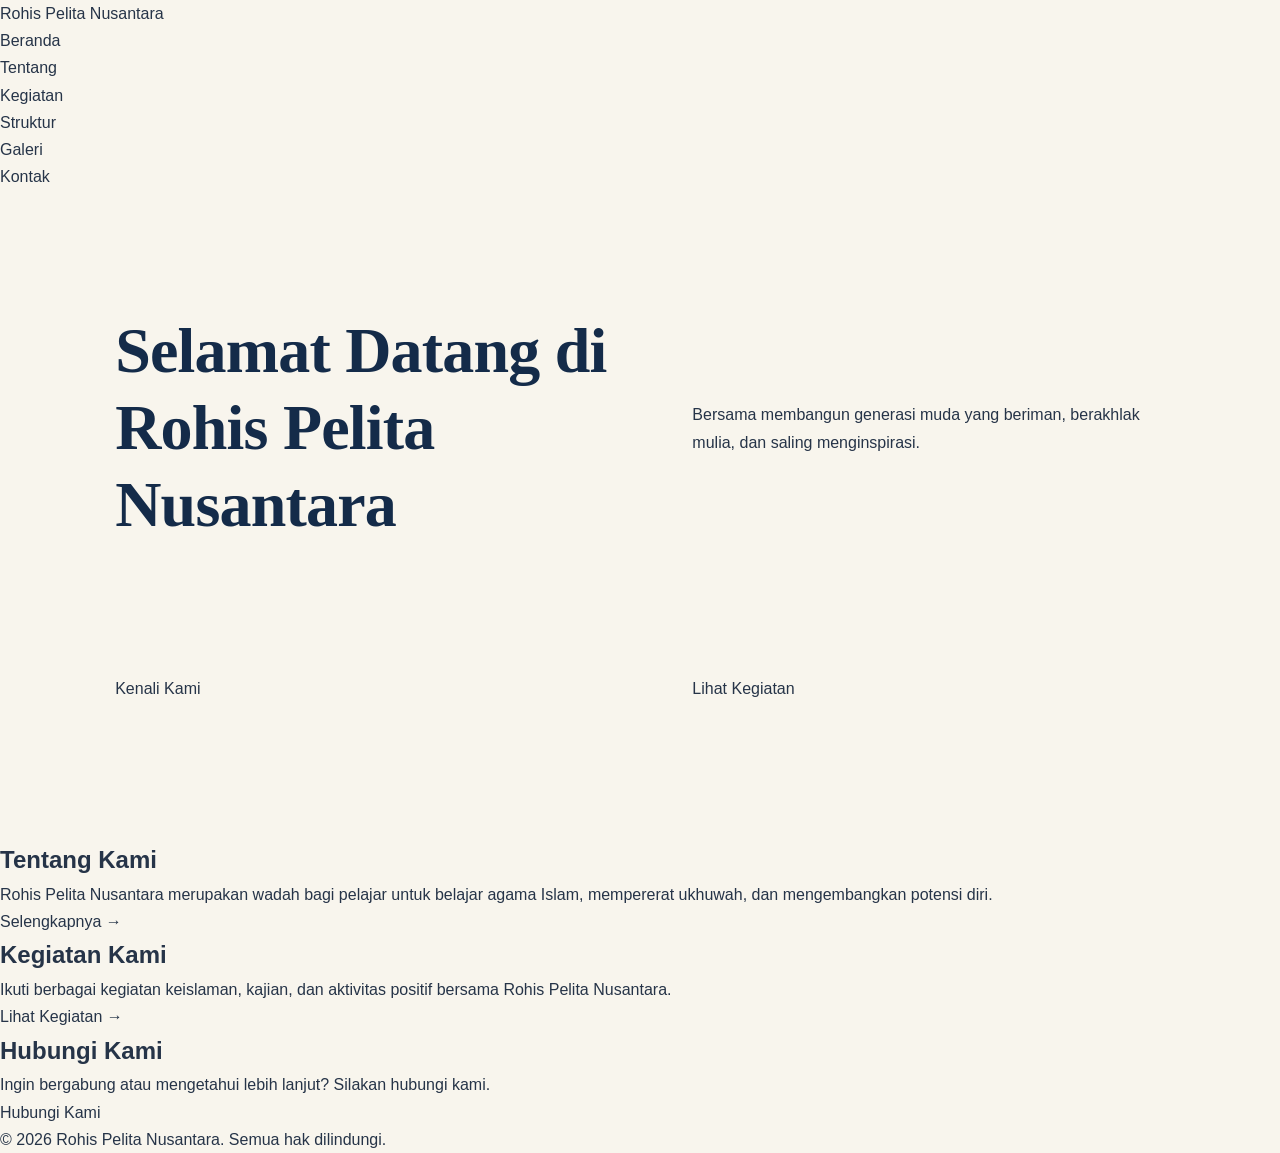
==== commit fc3dbc01: "Update index.html" ====
--- a/index.html
+++ b/index.html
@@ -2,99 +2,72 @@
 <!DOCTYPE html>
 <html lang="id">
 <head>
-    <meta charset="UTF-8">
-    <meta name="viewport" content="width=device-width, initial-scale=1.0">
-    <title>Rohis Pelita Nusantara</title>
-    <meta name="description" content="Website Rohis SMK Plus Pelita Nusantara">
-    <link rel="stylesheet" href="./static/css/style.css">
+  <meta charset="UTF-8">
+  <meta name="viewport" content="width=device-width, initial-scale=1.0">
+  <title>Rohis Pelita Nusantara</title>
+  <link rel="stylesheet" href="./static/css/style.css">
 </head>
 <body>
 
-    <nav class="navbar">
-        <a href="./index.html" class="logo">ROHIS PELITA</a>
-        <div class="nav-links">
-            <a href="./index.html" class="active">Beranda</a>
-            <a href="./tentang.html">Tentang</a>
-            <a href="./kegiatan.html">Kegiatan</a>
-            <a href="./struktur.html">Struktur</a>
-            <a href="./galeri.html">Galeri</a>
-            <a href="./kontak.html" class="nav-cta">Hubungi Kami ↗</a>
-        </div>
+  <header>
+    <nav>
+      <a href="./index.html" class="logo">Rohis Pelita Nusantara</a>
+
+      <ul>
+        <li><a href="./index.html">Beranda</a></li>
+        <li><a href="./tentang.html">Tentang</a></li>
+        <li><a href="./kegiatan.html">Kegiatan</a></li>
+        <li><a href="./struktur.html">Struktur</a></li>
+        <li><a href="./galeri.html">Galeri</a></li>
+        <li><a href="./kontak.html">Kontak</a></li>
+      </ul>
     </nav>
+  </header>
 
-    <header id="beranda" class="hero">
-        <p>SMK PLUS PELITA NUSANTARA</p>
-        <h1>Rohis Pelita Nusantara</h1>
-        <p>
-            Membangun generasi muslim yang beriman, berakhlak mulia,
-            berilmu, dan peduli terhadap sesama.
-        </p>
-        <a href="./tentang.html" class="button">Kenali Kami</a>
-        <a href="./kegiatan.html" class="button">Lihat Kegiatan</a>
-    </header>
+  <main>
+    <section class="hero">
+      <h1>Selamat Datang di Rohis Pelita Nusantara</h1>
+      <p>
+        Bersama membangun generasi muda yang beriman,
+        berakhlak mulia, dan saling menginspirasi.
+      </p>
+      <a href="./tentang.html" class="btn">Kenali Kami</a>
+      <a href="./kegiatan.html" class="btn">Lihat Kegiatan</a>
+    </section>
 
-    <main>
-        <section id="tentang">
-            <h2>Tentang Rohis</h2>
-            <p>
-                Rohis Pelita Nusantara adalah organisasi kerohanian Islam
-                di SMK Plus Pelita Nusantara yang menjadi wadah bagi siswa
-                untuk belajar agama, mempererat ukhuwah Islamiyah,
-                serta mengembangkan karakter dan akhlak yang baik.
-            </p>
-            <a href="./tentang.html">Selengkapnya →</a>
-        </section>
+    <section class="content">
+      <h2>Tentang Kami</h2>
+      <p>
+        Rohis Pelita Nusantara merupakan wadah bagi pelajar
+        untuk belajar agama Islam, mempererat ukhuwah,
+        dan mengembangkan potensi diri.
+      </p>
+      <a href="./tentang.html">Selengkapnya →</a>
+    </section>
 
-        <section id="kegiatan">
-            <h2>Kegiatan Kami</h2>
-            <p>
-                Berbagai kegiatan positif untuk meningkatkan keimanan,
-                menambah ilmu agama, dan memperkuat kebersamaan.
-            </p>
-            <ul>
-                <li>Kajian Islam</li>
-                <li>Doa dan ibadah bersama</li>
-                <li>Kegiatan sosial</li>
-                <li>Peringatan Hari Besar Islam</li>
-            </ul>
-            <a href="./kegiatan.html">Lihat semua kegiatan →</a>
-        </section>
+    <section class="content">
+      <h2>Kegiatan Kami</h2>
+      <p>
+        Ikuti berbagai kegiatan keislaman, kajian,
+        dan aktivitas positif bersama Rohis Pelita Nusantara.
+      </p>
+      <a href="./kegiatan.html">Lihat Kegiatan →</a>
+    </section>
 
-        <section id="nilai">
-            <h2>Nilai-Nilai Kami</h2>
-            <article>
-                <h3>Keimanan</h3>
-                <p>Menumbuhkan keimanan dan ketakwaan kepada Allah SWT.</p>
-            </article>
-            <article>
-                <h3>Akhlak Mulia</h3>
-                <p>Membiasakan sikap jujur, santun, disiplin, dan bertanggung jawab.</p>
-            </article>
-            <article>
-                <h3>Persaudaraan</h3>
-                <p>Mempererat persahabatan dan ukhuwah Islamiyah.</p>
-            </article>
-            <article>
-                <h3>Kepedulian</h3>
-                <p>Menumbuhkan semangat berbagi dan membantu sesama.</p>
-            </article>
-        </section>
+    <section class="content">
+      <h2>Hubungi Kami</h2>
+      <p>
+        Ingin bergabung atau mengetahui lebih lanjut?
+        Silakan hubungi kami.
+      </p>
+      <a href="./kontak.html" class="btn">Hubungi Kami</a>
+    </section>
+  </main>
 
-        <section id="kontak">
-            <h2>Yuk, Kenali Rohis Lebih Dekat!</h2>
-            <p>
-                Ingin mengetahui kegiatan kami atau bergabung bersama
-                Rohis Pelita Nusantara?
-            </p>
-            <a href="./kontak.html" class="button">Hubungi Kami ↗</a>
-        </section>
-    </main>
+  <footer>
+    <p>&copy; 2026 Rohis Pelita Nusantara. Semua hak dilindungi.</p>
+  </footer>
 
-    <footer>
-        <p>&copy; 2026 Rohis SMK Plus Pelita Nusantara.</p>
-        <p>Bersama membangun generasi beriman dan berakhlak mulia.</p>
-    </footer>
-
-    <script src="./static/js/script.js"></script>
+  <script src="./static/js/script.js"></script>
 </body>
 </html>
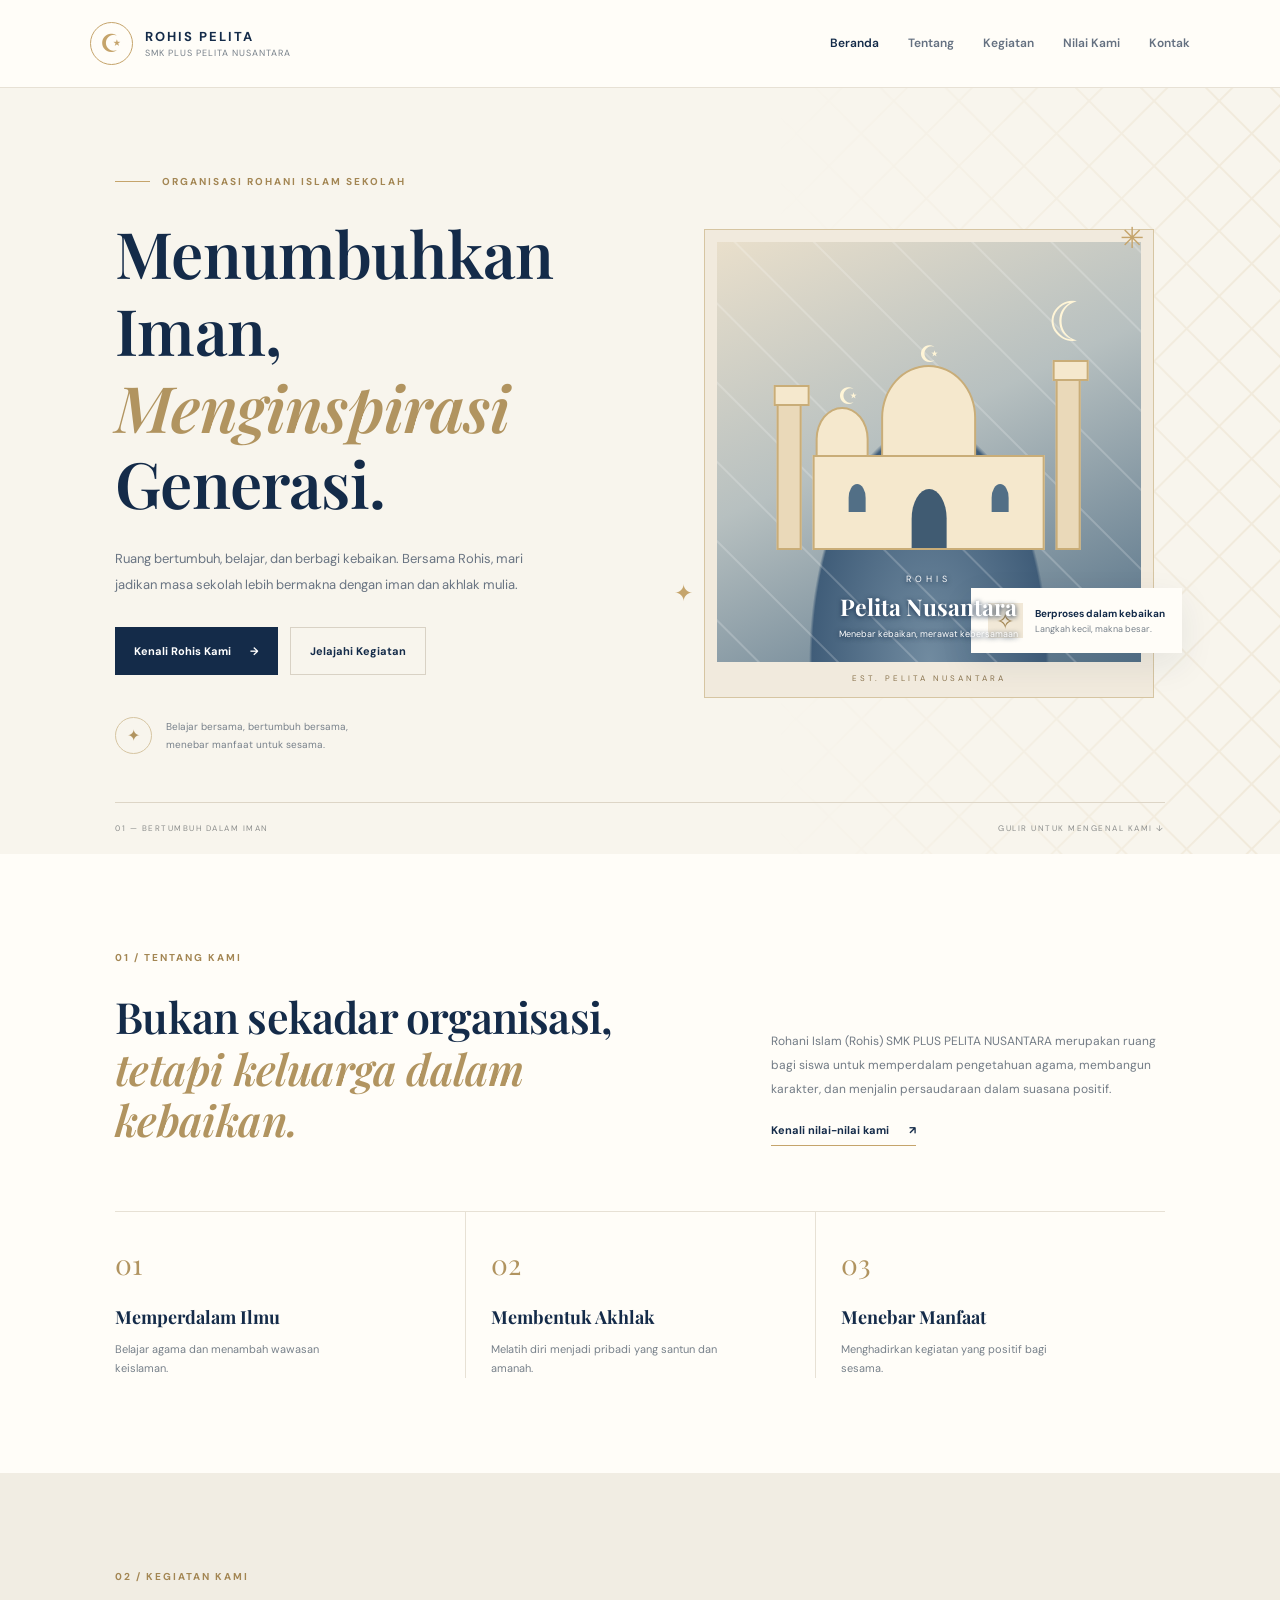
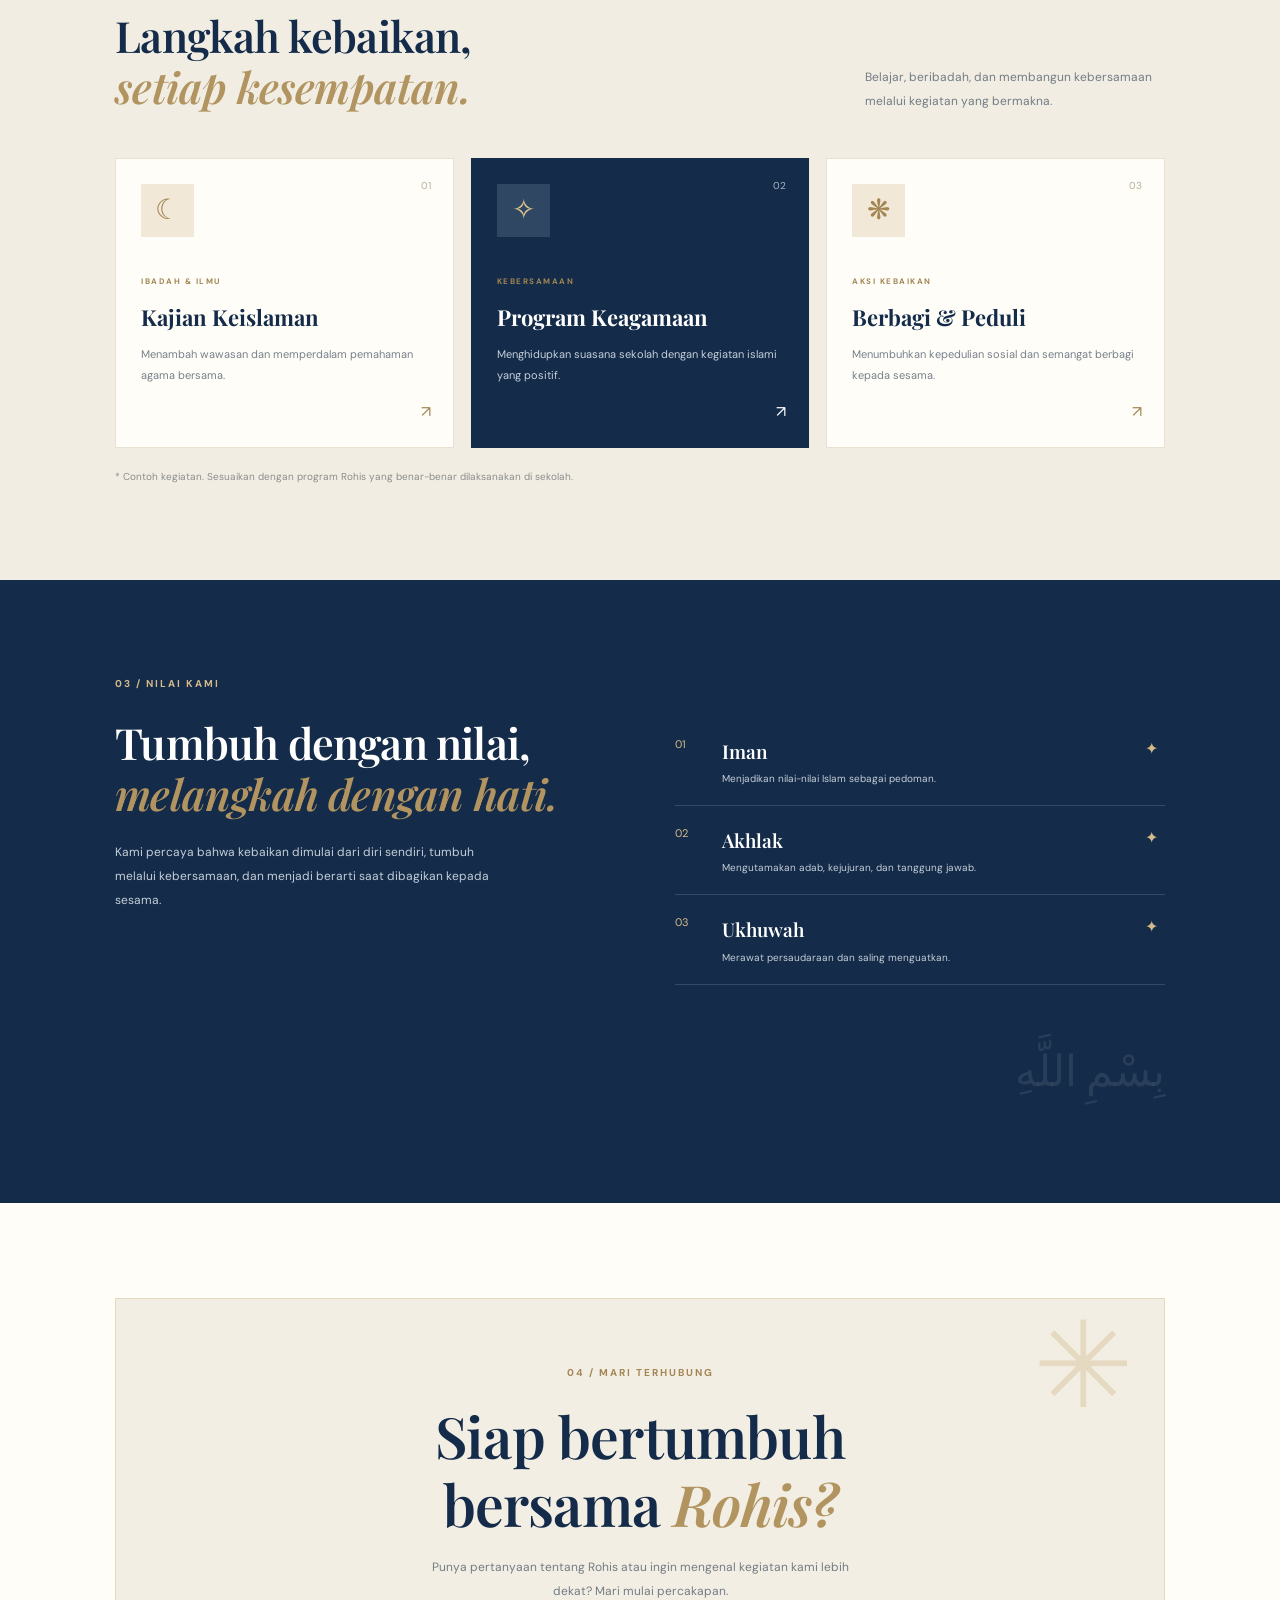
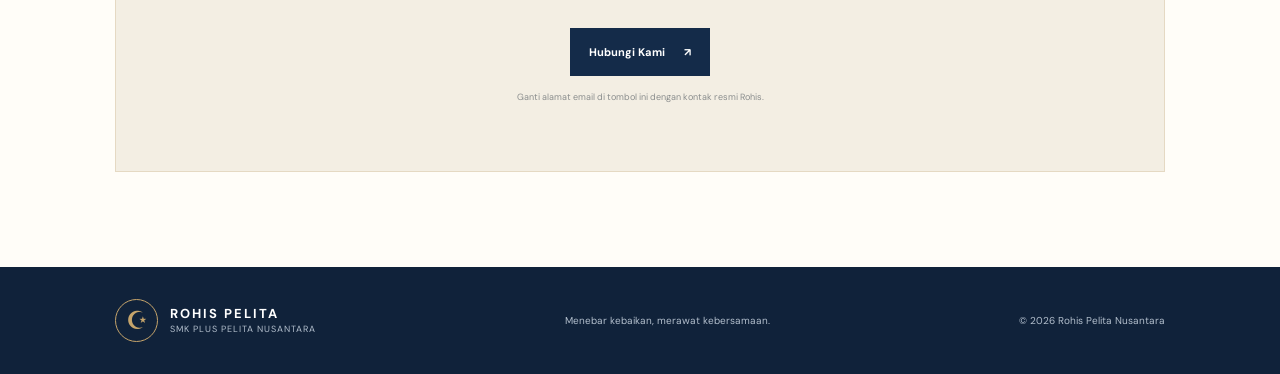
==== commit d890c71f: "Update index.html" ====
--- a/index.html
+++ b/index.html
@@ -1,73 +1,284 @@
-
 <!DOCTYPE html>
 <html lang="id">
 <head>
-  <meta charset="UTF-8">
-  <meta name="viewport" content="width=device-width, initial-scale=1.0">
-  <title>Rohis Pelita Nusantara</title>
-  <link rel="stylesheet" href="./static/css/style.css">
+    <meta charset="UTF-8">
+    <meta name="viewport" content="width=device-width, initial-scale=1.0">
+    <meta name="description" content="Website resmi Rohis SMK PLUS PELITA NUSANTARA.">
+    <title>Rohis Pelita Nusantara | Bersama dalam Kebaikan</title>
+
+    <link rel="preconnect" href="https://fonts.googleapis.com">
+    <link rel="preconnect" href="https://fonts.gstatic.com" crossorigin>
+    <link href="https://fonts.googleapis.com/css2?family=DM+Sans:wght@400;500;600;700&family=Playfair+Display:wght@600;700&display=swap" rel="stylesheet">
+
+    <link rel="stylesheet" href="./static/css/style.css">
 </head>
 <body>
 
-  <header>
-    <nav>
-      <a href="./index.html" class="logo">Rohis Pelita Nusantara</a>
-
-      <ul>
-        <li><a href="./index.html">Beranda</a></li>
-        <li><a href="./tentang.html">Tentang</a></li>
-        <li><a href="./kegiatan.html">Kegiatan</a></li>
-        <li><a href="./struktur.html">Struktur</a></li>
-        <li><a href="./galeri.html">Galeri</a></li>
-        <li><a href="./kontak.html">Kontak</a></li>
-      </ul>
-    </nav>
-  </header>
-
-  <main>
-    <section class="hero">
-      <h1>Selamat Datang di Rohis Pelita Nusantara</h1>
-      <p>
-        Bersama membangun generasi muda yang beriman,
-        berakhlak mulia, dan saling menginspirasi.
-      </p>
-      <a href="./tentang.html" class="btn">Kenali Kami</a>
-      <a href="./kegiatan.html" class="btn">Lihat Kegiatan</a>
-    </section>
-
-    <section class="content">
-      <h2>Tentang Kami</h2>
-      <p>
-        Rohis Pelita Nusantara merupakan wadah bagi pelajar
-        untuk belajar agama Islam, mempererat ukhuwah,
-        dan mengembangkan potensi diri.
-      </p>
-      <a href="./tentang.html">Selengkapnya →</a>
-    </section>
-
-    <section class="content">
-      <h2>Kegiatan Kami</h2>
-      <p>
-        Ikuti berbagai kegiatan keislaman, kajian,
-        dan aktivitas positif bersama Rohis Pelita Nusantara.
-      </p>
-      <a href="./kegiatan.html">Lihat Kegiatan →</a>
-    </section>
-
-    <section class="content">
-      <h2>Hubungi Kami</h2>
-      <p>
-        Ingin bergabung atau mengetahui lebih lanjut?
-        Silakan hubungi kami.
-      </p>
-      <a href="./kontak.html" class="btn">Hubungi Kami</a>
-    </section>
-  </main>
-
-  <footer>
-    <p>&copy; 2026 Rohis Pelita Nusantara. Semua hak dilindungi.</p>
-  </footer>
-
-  <script src="./static/js/script.js"></script>
+    <header class="navbar">
+        <a href="#beranda" class="brand">
+            <div class="brand-icon">☪</div>
+            <div class="brand-text">
+                <strong>ROHIS PELITA</strong>
+                <span>SMK PLUS PELITA NUSANTARA</span>
+            </div>
+        </a>
+
+        <button class="menu-toggle" id="menuToggle"
+                aria-label="Buka navigasi" aria-expanded="false">
+            ☰
+        </button>
+
+        <nav class="nav-links" id="navLinks">
+          <a href="#beranda" class="active">Beranda</a>
+          <a href="#tentang">Tentang</a>
+          <a href="#kegiatan">Kegiatan</a>
+          <a href="#nilai">Nilai Kami</a>
+          <a href="#kontak">Kontak</a>
+      </nav>
+    </header>
+
+    <main>
+        <section class="hero" id="beranda">
+            <div class="hero-pattern"></div>
+
+            <div class="hero-content">
+                <div class="eyebrow">
+                    <span class="eyebrow-line"></span>
+                    ORGANISASI ROHANI ISLAM SEKOLAH
+                </div>
+
+                <h1>
+                    Menumbuhkan Iman,<br>
+                    <span>Menginspirasi</span><br>
+                    Generasi.
+                </h1>
+
+                <p class="hero-description">
+                    Ruang bertumbuh, belajar, dan berbagi kebaikan.
+                    Bersama Rohis, mari jadikan masa sekolah lebih
+                    bermakna dengan iman dan akhlak mulia.
+                </p>
+
+                <div class="hero-actions">
+                    <a href="#tentang" class="btn-primary">
+                        Kenali Rohis Kami <span>→</span>
+                    </a>
+                    <a href="#kegiatan" class="btn-secondary">
+                        Jelajahi Kegiatan
+                    </a>
+                </div>
+
+                <div class="hero-note">
+                    <div class="note-icon">✦</div>
+                    <p>Belajar bersama, bertumbuh bersama,<br>
+                    menebar manfaat untuk sesama.</p>
+                </div>
+            </div>
+
+            <div class="hero-visual">
+                <div class="visual-frame">
+                    <div class="visual-placeholder">
+                        <div class="moon">☾</div>
+                        <div class="mosque">
+                            <div class="dome"></div>
+                            <div class="dome dome-small"></div>
+                            <div class="minaret minaret-left"></div>
+                            <div class="minaret minaret-right"></div>
+                            <div class="mosque-building">
+                                <div class="mosque-door"></div>
+                                <div class="mosque-window window-one"></div>
+                                <div class="mosque-window window-two"></div>
+                            </div>
+                        </div>
+                        <div class="visual-caption">
+                            <span>ROHIS</span>
+                            <strong>Pelita Nusantara</strong>
+                            <small>Menebar kebaikan, merawat kebersamaan</small>
+                        </div>
+                    </div>
+                    <div class="frame-label">EST. PELITA NUSANTARA</div>
+                </div>
+
+                <div class="floating-card">
+                    <div class="floating-icon">✧</div>
+                    <div>
+                        <strong>Berproses dalam kebaikan</strong>
+                        <span>Langkah kecil, makna besar.</span>
+                    </div>
+                </div>
+                <div class="decorative-star star-one">✳</div>
+                <div class="decorative-star star-two">✦</div>
+            </div>
+
+            <div class="hero-bottom">
+                <span>01 — BERTUMBUH DALAM IMAN</span>
+                <a href="#tentang">GULIR UNTUK MENGENAL KAMI ↓</a>
+            </div>
+        </section>
+
+        <section class="intro section-padding" id="tentang">
+            <div class="section-label">01 / TENTANG KAMI</div>
+            <div class="intro-grid">
+                <div>
+                    <h2 class="section-title">
+                        Bukan sekadar organisasi,<br>
+                        <span>tetapi keluarga dalam kebaikan.</span>
+                    </h2>
+                </div>
+                <div class="intro-text">
+                    <p>
+                        Rohani Islam (Rohis) SMK PLUS PELITA NUSANTARA
+                        merupakan ruang bagi siswa untuk memperdalam
+                        pengetahuan agama, membangun karakter, dan
+                        menjalin persaudaraan dalam suasana positif.
+                    </p>
+                    <a href="#nilai" class="text-link">
+                        Kenali nilai-nilai kami <span>↗</span>
+                    </a>
+                </div>
+            </div>
+
+            <div class="stats-grid">
+                <div class="stat-item">
+                    <span class="stat-number">01</span>
+                    <strong>Memperdalam Ilmu</strong>
+                    <p>Belajar agama dan menambah wawasan keislaman.</p>
+                </div>
+                <div class="stat-item">
+                    <span class="stat-number">02</span>
+                    <strong>Membentuk Akhlak</strong>
+                    <p>Melatih diri menjadi pribadi yang santun dan amanah.</p>
+                </div>
+                <div class="stat-item">
+                    <span class="stat-number">03</span>
+                    <strong>Menebar Manfaat</strong>
+                    <p>Menghadirkan kegiatan yang positif bagi sesama.</p>
+                </div>
+            </div>
+        </section>
+
+        <section class="activities section-padding" id="kegiatan">
+            <div class="section-label">02 / KEGIATAN KAMI</div>
+            <div class="section-heading-row">
+                <div>
+                    <h2 class="section-title">
+                        Langkah kebaikan,<br><span>setiap kesempatan.</span>
+                    </h2>
+                </div>
+                <p class="heading-description">
+                    Belajar, beribadah, dan membangun kebersamaan
+                    melalui kegiatan yang bermakna.
+                </p>
+            </div>
+
+            <div class="activity-grid">
+                <article class="activity-card">
+                    <div class="activity-number">01</div>
+                    <div class="activity-symbol">☾</div>
+                    <span class="activity-tag">IBADAH & ILMU</span>
+                    <h3>Kajian Keislaman</h3>
+                    <p>Menambah wawasan dan memperdalam pemahaman agama bersama.</p>
+                    <a href="#kontak" aria-label="Tanyakan tentang kajian">↗</a>
+                </article>
+
+                <article class="activity-card featured-card">
+                    <div class="activity-number">02</div>
+                    <div class="activity-symbol">✧</div>
+                    <span class="activity-tag">KEBERSAMAAN</span>
+                    <h3>Program Keagamaan</h3>
+                    <p>Menghidupkan suasana sekolah dengan kegiatan islami yang positif.</p>
+                    <a href="#kontak" aria-label="Tanyakan program keagamaan">↗</a>
+                </article>
+
+                <article class="activity-card">
+                    <div class="activity-number">03</div>
+                    <div class="activity-symbol">❋</div>
+                    <span class="activity-tag">AKSI KEBAIKAN</span>
+                    <h3>Berbagi & Peduli</h3>
+                    <p>Menumbuhkan kepedulian sosial dan semangat berbagi kepada sesama.</p>
+                    <a href="#kontak" aria-label="Tanyakan kegiatan berbagi">↗</a>
+                </article>
+            </div>
+            <p class="activity-disclaimer">
+                * Contoh kegiatan. Sesuaikan dengan program Rohis yang benar-benar dilaksanakan di sekolah.
+            </p>
+        </section>
+
+        <section class="values section-padding" id="nilai">
+            <div class="values-inner">
+                <div class="section-label">03 / NILAI KAMI</div>
+                <div class="values-content">
+                    <div>
+                        <h2 class="section-title">
+                            Tumbuh dengan nilai,<br>
+                            <span>melangkah dengan hati.</span>
+                        </h2>
+                        <p>
+                            Kami percaya bahwa kebaikan dimulai dari diri
+                            sendiri, tumbuh melalui kebersamaan, dan
+                            menjadi berarti saat dibagikan kepada sesama.
+                        </p>
+                    </div>
+                    <div class="value-list">
+                        <div class="value-row">
+                            <span>01</span>
+                            <div>
+                                <strong>Iman</strong>
+                                <p>Menjadikan nilai-nilai Islam sebagai pedoman.</p>
+                            </div>
+                            <span class="value-star">✦</span>
+                        </div>
+                        <div class="value-row">
+                            <span>02</span>
+                            <div>
+                                <strong>Akhlak</strong>
+                                <p>Mengutamakan adab, kejujuran, dan tanggung jawab.</p>
+                            </div>
+                            <span class="value-star">✦</span>
+                        </div>
+                        <div class="value-row">
+                            <span>03</span>
+                            <div>
+                                <strong>Ukhuwah</strong>
+                                <p>Merawat persaudaraan dan saling menguatkan.</p>
+                            </div>
+                            <span class="value-star">✦</span>
+                        </div>
+                    </div>
+                </div>
+                <div class="arabic-decoration">بِسْمِ اللَّهِ</div>
+            </div>
+        </section>
+
+        <section class="contact section-padding" id="kontak">
+            <div class="contact-card">
+                <div class="contact-decoration">✳</div>
+                <div class="section-label">04 / MARI TERHUBUNG</div>
+                <h2>Siap bertumbuh<br>bersama <span>Rohis?</span></h2>
+                <p>
+                    Punya pertanyaan tentang Rohis atau ingin mengenal
+                    kegiatan kami lebih dekat? Mari mulai percakapan.
+                </p>
+                <a class="btn-primary" href="mailto:rohis@sekolah.sch.id">
+                    Hubungi Kami <span>↗</span>
+                </a>
+                <small>Ganti alamat email di tombol ini dengan kontak resmi Rohis.</small>
+            </div>
+        </section>
+    </main>
+
+    <footer class="footer">
+        <a href="#beranda" class="brand footer-brand">
+            <div class="brand-icon">☪</div>
+            <div class="brand-text">
+                <strong>ROHIS PELITA</strong>
+                <span>SMK PLUS PELITA NUSANTARA</span>
+            </div>
+        </a>
+        <p>Menebar kebaikan, merawat kebersamaan.</p>
+        <span>© 2026 Rohis Pelita Nusantara</span>
+    </footer>
+
+    <script src="./static/js/script.js"></script>
 </body>
 </html>
